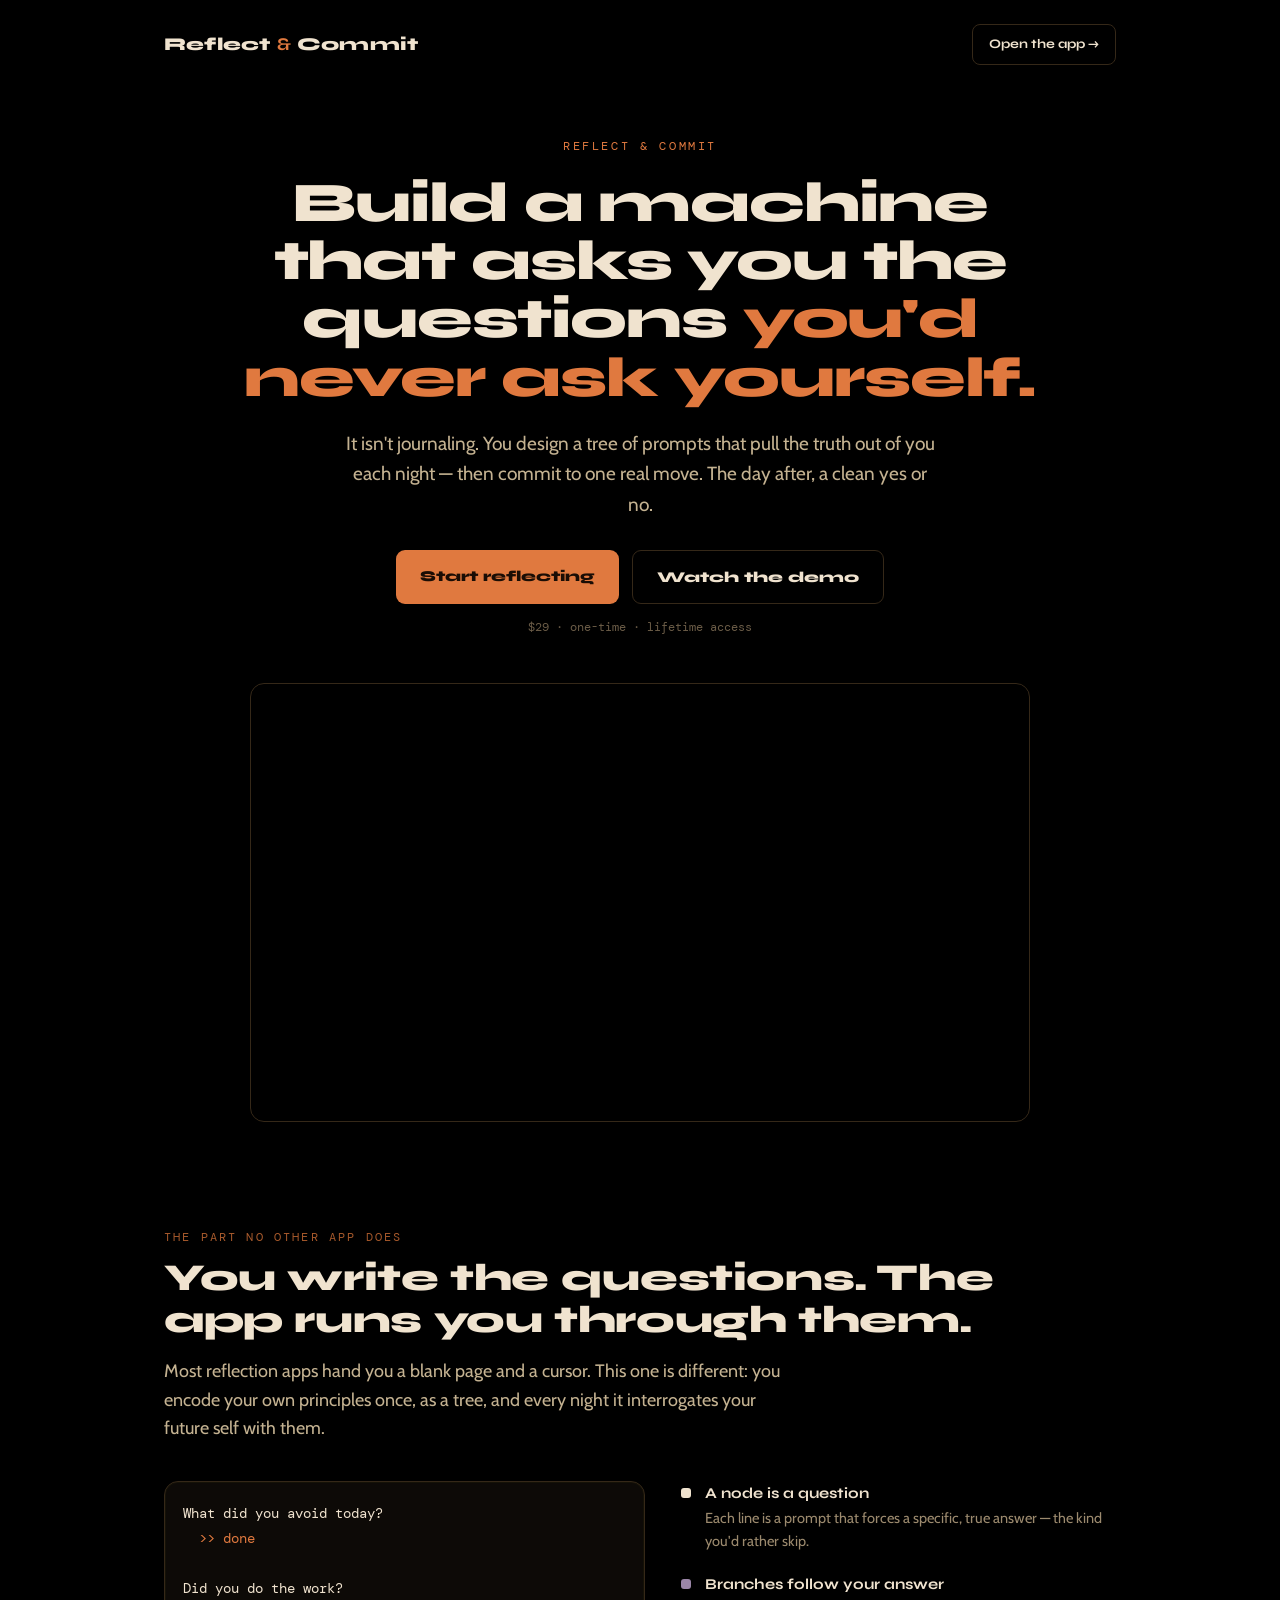
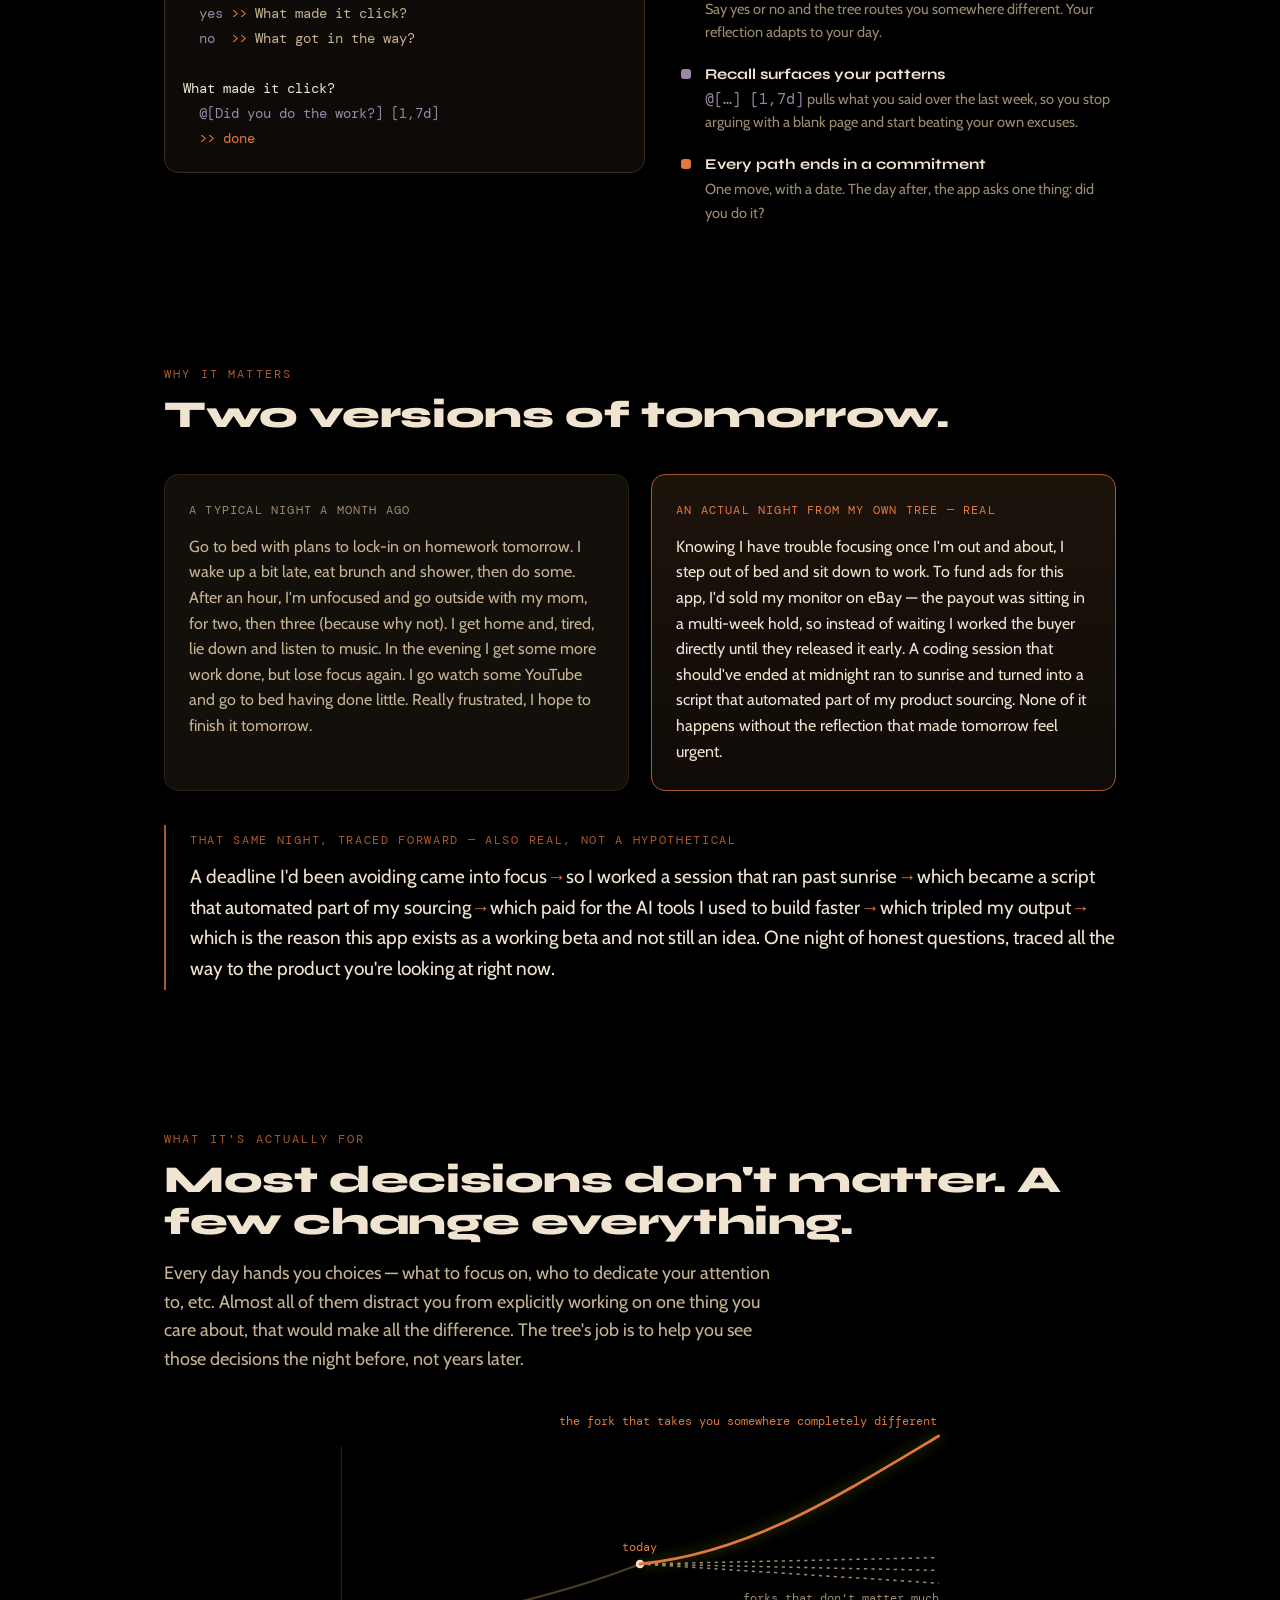
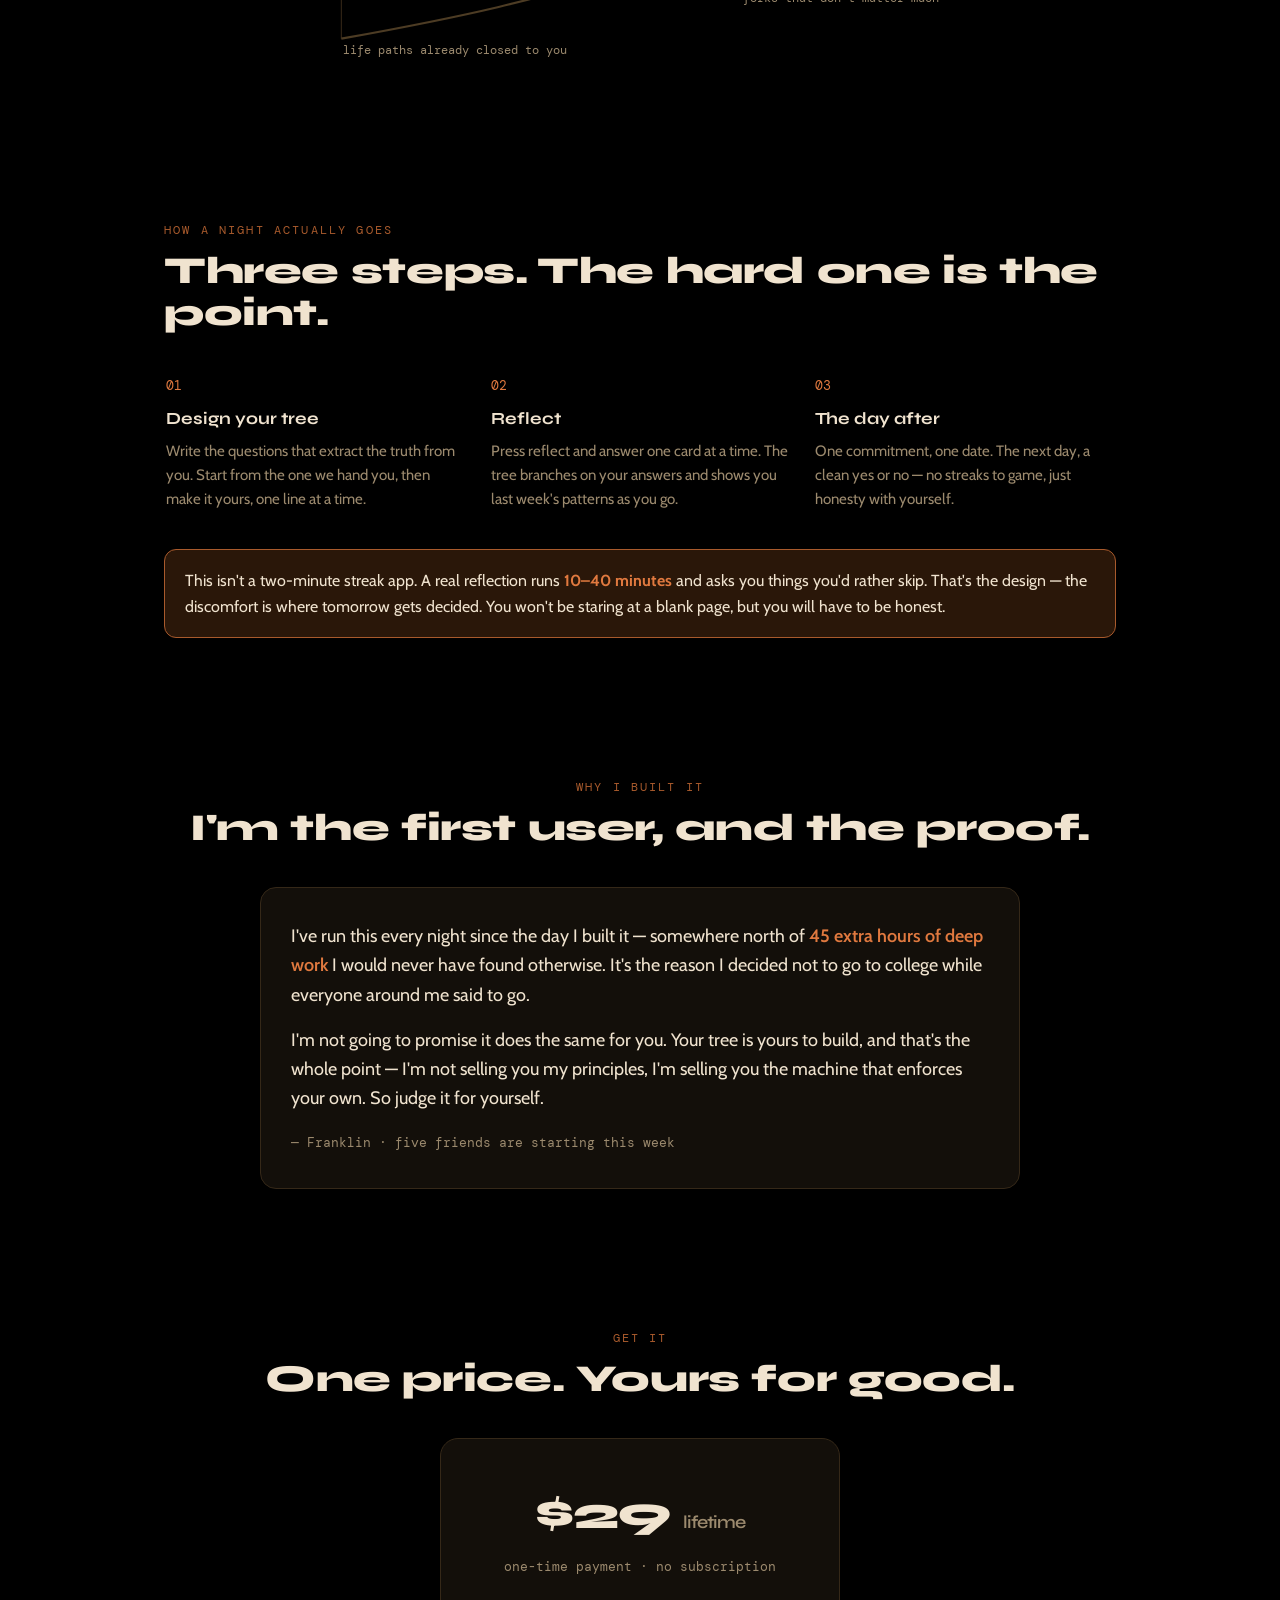
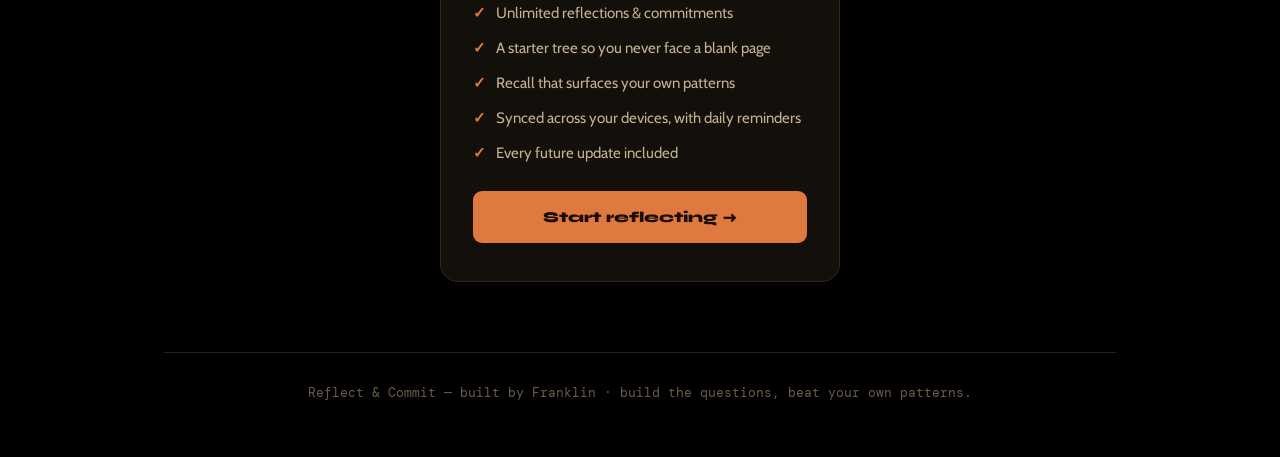
==== index.html @ efacfac0 "vid" ====
<!doctype html>
<html lang="en">
    <head>
        <meta charset="utf-8" />
        <meta name="viewport" content="width=device-width,initial-scale=1" />
        <title>
            Reflect &amp; Commit — build a machine that prompts you with your
            own principles
        </title>
        <meta
            name="description"
            content="Reflect & Commit isn't journaling. You design a tree of prompts that pull the truth out of you each night, then commit to one real move. The day after, a clean yes or no."
        />
        <link rel="preconnect" href="https://fonts.googleapis.com" />
        <link rel="preconnect" href="https://fonts.gstatic.com" crossorigin />
        <link
            href="https://fonts.googleapis.com/css2?family=Syne:wght@600;700;800&family=Cabin:wght@400;500;600&family=DM+Mono:wght@400;500&display=swap"
            rel="stylesheet"
        />
        <style>
            :root {
                --bg: #000000;
                --surf: #130f0a;
                --surf2: #18130c;
                --border: #2a1f12;
                --border2: #352818;
                --text: #f0e3cf;
                --muted: #9c8a6e;
                --muted2: #c4b291;
                --faint: #6b5c47;
                --acc: #e0793f;
                --acc-bg: #2a1709;
                --acc-dim: #a85a2c;
                --ref: #9b86a8;
                --rec: #9b86a8;
                --good: #7fae6f;
                --fh: "Syne", sans-serif;
                --fs: "Cabin", Georgia, serif;
                --fm: "DM Mono", ui-monospace, monospace;
            }
            * {
                box-sizing: border-box;
                margin: 0;
                padding: 0;
            }
            html {
                scroll-behavior: smooth;
            }
            body {
                background: var(--bg);
                color: var(--text);
                font-family: var(--fs);
                line-height: 1.6;
                font-size: 16px;
                -webkit-font-smoothing: antialiased;
            }
            a {
                color: inherit;
                text-decoration: none;
            }
            .wrap {
                max-width: 1000px;
                margin: 0 auto;
                padding: 0 24px;
            }
            .mono {
                font-family: var(--fm);
            }

            /* header */
            header {
                display: flex;
                align-items: center;
                justify-content: space-between;
                padding: 24px 0;
            }
            .brand {
                font-family: var(--fh);
                font-weight: 800;
                font-size: 18px;
                letter-spacing: 0.2px;
            }
            .brand b {
                color: var(--acc);
            }
            .nav-cta {
                border: 1px solid var(--border2);
                padding: 9px 16px;
                border-radius: 8px;
                font-family: var(--fh);
                font-weight: 700;
                font-size: 13px;
                transition: 0.15s;
            }
            .nav-cta:hover {
                border-color: var(--acc-dim);
                color: var(--acc);
            }

            /* hero */
            .hero {
                padding: 60px 0 36px;
                text-align: center;
            }
            .kicker {
                font-family: var(--fm);
                font-size: 12px;
                letter-spacing: 0.22em;
                text-transform: uppercase;
                color: var(--acc);
            }
            .hero h1 {
                font-family: var(--fh);
                font-weight: 800;
                font-size: clamp(32px, 5.4vw, 56px);
                line-height: 1.04;
                letter-spacing: -0.02em;
                margin: 18px auto 0;
                max-width: 880px;
            }
            .hero h1 em {
                font-style: normal;
                color: var(--acc);
            }
            .hero .sub {
                margin: 22px auto 0;
                font-size: 19px;
                color: var(--muted2);
                max-width: 600px;
            }
            .cta-row {
                margin-top: 30px;
                display: flex;
                gap: 13px;
                justify-content: center;
                flex-wrap: wrap;
            }
            .btn {
                display: inline-block;
                padding: 14px 24px;
                border-radius: 9px;
                font-family: var(--fh);
                font-weight: 800;
                font-size: 15px;
                transition: 0.15s;
            }
            .btn-primary {
                background: var(--acc);
                color: #1a0d05;
            }
            .btn-primary:hover {
                filter: brightness(1.07);
            }
            .btn-ghost {
                border: 1px solid var(--border2);
                color: var(--text);
            }
            .btn-ghost:hover {
                border-color: var(--acc-dim);
                color: var(--acc);
            }
            .micro {
                margin-top: 14px;
                font-family: var(--fm);
                font-size: 12px;
                color: var(--faint);
            }

            /* video */
            .video-wrap {
                margin: 46px auto 0;
                max-width: 780px;
            }
            .video-frame {
                position: relative;
                width: 100%;
                aspect-ratio: 16/9;
                background: #000;
                border-radius: 14px;
                overflow: hidden;
                border: 1px solid var(--border2);
                box-shadow: 0 30px 80px -24px rgba(0, 0, 0, 0.7);
            }
            .video-frame video,
            .video-frame iframe {
                width: 100%;
                height: 100%;
                display: block;
                border: 0;
            }
            .video-ph {
                position: absolute;
                inset: 0;
                display: flex;
                align-items: center;
                justify-content: center;
                flex-direction: column;
                gap: 12px;
                color: var(--muted);
                background: radial-gradient(
                    120% 120% at 50% 0,
                    #16180c,
                    #0c0d10
                );
            }
            .play-dot {
                width: 60px;
                height: 60px;
                border-radius: 50%;
                border: 1px solid var(--acc-dim);
                display: flex;
                align-items: center;
                justify-content: center;
            }
            .play-dot:after {
                content: "";
                border-left: 17px solid var(--acc);
                border-top: 10px solid transparent;
                border-bottom: 10px solid transparent;
                margin-left: 4px;
            }
            .video-ph span {
                font-family: var(--fm);
                font-size: 12px;
                letter-spacing: 0.04em;
            }

            /* section scaffolding */
            section {
                padding: 70px 0;
            }
            .sec-tag {
                font-family: var(--fm);
                font-size: 12px;
                letter-spacing: 0.18em;
                text-transform: uppercase;
                color: var(--acc-dim);
            }
            .sec-h {
                font-family: var(--fh);
                font-weight: 800;
                font-size: clamp(26px, 3.6vw, 38px);
                line-height: 1.1;
                letter-spacing: -0.01em;
                margin-top: 10px;
            }
            .sec-lead {
                margin-top: 16px;
                font-size: 18px;
                color: var(--muted2);
                max-width: 620px;
            }

            /* mechanism */
            .mech {
                display: grid;
                grid-template-columns: 1.05fr 0.95fr;
                gap: 36px;
                align-items: start;
                margin-top: 38px;
            }
            .codecard {
                background: #0d0a07;
                border: 1px solid var(--border2);
                border-radius: 14px;
                padding: 20px 18px;
                font-family: var(--fm);
                font-size: 13.5px;
                line-height: 1.85;
                overflow-x: auto;
                box-shadow: inset 0 0 0 1px rgba(235, 255, 0, 0.03);
                white-space: pre;
                display: block;
            }
            .codecard .c-title {
                color: var(--text);
            }
            .codecard .c-arrow {
                color: var(--acc);
            }
            .codecard .c-dest {
                color: var(--muted2);
            }
            .codecard .c-opt {
                color: var(--ref);
            }
            .codecard .c-rec {
                color: var(--rec);
            }
            .codecard .c-cmt {
                color: var(--faint);
            }
            .codecard .c-done {
                color: var(--acc);
            }
            .legend {
                display: flex;
                flex-direction: column;
                gap: 18px;
            }
            .leg {
                display: flex;
                gap: 14px;
                align-items: flex-start;
            }
            .leg .dot {
                flex: none;
                width: 10px;
                height: 10px;
                border-radius: 3px;
                margin-top: 7px;
            }
            .leg h4 {
                font-family: var(--fh);
                font-weight: 700;
                font-size: 15px;
            }
            .leg p {
                color: var(--muted);
                font-size: 14.5px;
                margin-top: 2px;
            }

            /* contrast */
            .twocol {
                display: grid;
                grid-template-columns: 1fr 1fr;
                gap: 22px;
                margin-top: 38px;
            }
            .col {
                border: 1px solid var(--border);
                border-radius: 14px;
                padding: 26px 24px;
            }
            .col.without {
                background: var(--surf);
            }
            .col.with {
                background: linear-gradient(180deg, #1c130b, #100b07);
                border-color: var(--acc-dim);
            }
            .col .col-tag {
                font-family: var(--fm);
                font-size: 12px;
                letter-spacing: 0.1em;
                text-transform: uppercase;
            }
            .without .col-tag {
                color: var(--muted);
            }
            .with .col-tag {
                color: var(--acc);
            }
            .col p {
                margin-top: 14px;
                font-size: 16px;
                color: var(--muted2);
            }
            .with p {
                color: var(--text);
            }

            /* cascade */
            .cascade {
                margin-top: 34px;
                border-left: 2px solid var(--acc-dim);
                padding: 6px 0 6px 24px;
            }
            .cascade .lead-in {
                font-family: var(--fm);
                font-size: 12px;
                letter-spacing: 0.14em;
                text-transform: uppercase;
                color: var(--acc-dim);
            }
            .cascade p {
                margin-top: 12px;
                font-size: 19px;
                line-height: 1.6;
            }
            .cascade .arw {
                color: var(--acc);
                font-family: var(--fm);
            }

            /* forks */
            .forkwrap {
                margin-top: 30px;
            }
            .forksvg {
                width: 100%;
                max-width: 640px;
                height: auto;
                display: block;
                margin: 0 auto;
            }
            .fk-axis {
                stroke: var(--border2);
                stroke-width: 1;
            }
            .fk-past {
                stroke: #4d3c24;
                stroke-width: 2;
                fill: none;
            }
            .fk-minor {
                stroke: var(--muted);
                stroke-width: 1.4;
                stroke-dasharray: 3 4;
                fill: none;
            }
            .fk-major {
                stroke: var(--acc);
                stroke-width: 2.6;
                fill: none;
                stroke-linecap: round;
                filter: drop-shadow(0 0 6px rgba(235, 255, 0, 0.4));
            }
            .fk-today {
                fill: var(--text);
            }
            .fk-lbl {
                font-family: var(--fm);
                font-size: 11px;
                fill: var(--muted);
            }
            .fk-acc {
                fill: var(--acc);
            }

            /* steps */
            .steps {
                display: grid;
                grid-template-columns: repeat(3, 1fr);
                gap: 22px;
                margin-top: 38px;
            }
            .step {
                padding: 4px 2px;
            }
            .step .n {
                font-family: var(--fm);
                font-size: 13px;
                color: var(--acc);
            }
            .step h4 {
                font-family: var(--fh);
                font-weight: 700;
                font-size: 17px;
                margin-top: 8px;
            }
            .step p {
                color: var(--muted);
                font-size: 15px;
                margin-top: 7px;
            }
            .effort {
                margin-top: 34px;
                background: var(--acc-bg);
                border: 1px solid var(--acc-dim);
                border-radius: 12px;
                padding: 18px 20px;
                font-size: 16px;
                color: var(--text);
            }
            .effort b {
                color: var(--acc);
            }

            /* proof */
            .proof {
                border: 1px solid var(--border2);
                border-radius: 16px;
                padding: 34px 30px;
                background: var(--surf);
                max-width: 760px;
                margin: 38px auto 0;
            }
            .proof p {
                font-size: 18px;
                line-height: 1.62;
                color: var(--text);
            }
            .proof p + p {
                margin-top: 16px;
            }
            .proof .who {
                margin-top: 20px;
                font-family: var(--fm);
                font-size: 13px;
                color: var(--muted);
            }
            .proof b {
                color: var(--acc);
                font-weight: 600;
            }

            /* pricing */
            .pricing {
                text-align: center;
            }
            .price-card {
                max-width: 400px;
                margin: 38px auto 0;
                background: var(--surf);
                border: 1px solid var(--border2);
                border-radius: 18px;
                padding: 38px 32px;
                text-align: center;
            }
            .price-amt {
                font-family: var(--fh);
                font-weight: 800;
                font-size: 46px;
                letter-spacing: -0.02em;
            }
            .price-amt small {
                font-size: 18px;
                color: var(--muted);
                font-weight: 600;
            }
            .price-note {
                color: var(--muted);
                font-family: var(--fm);
                font-size: 13px;
                margin-top: 6px;
            }
            .price-list {
                margin-top: 24px;
                text-align: left;
                display: flex;
                flex-direction: column;
                gap: 11px;
                color: var(--muted2);
                font-size: 15px;
            }
            .price-list span:before {
                content: "✓";
                color: var(--acc);
                margin-right: 10px;
                font-weight: 700;
            }
            .price-card .btn {
                width: 100%;
                margin-top: 26px;
            }

            footer {
                border-top: 1px solid var(--border);
                padding: 30px 0 54px;
                text-align: center;
                color: var(--faint);
                font-family: var(--fm);
                font-size: 12.5px;
            }

            @media (max-width: 720px) {
                .mech {
                    grid-template-columns: 1fr;
                    gap: 26px;
                }
                .twocol {
                    grid-template-columns: 1fr;
                }
                .steps {
                    grid-template-columns: 1fr;
                    gap: 18px;
                }
                .hero .sub {
                    font-size: 17px;
                }
            }
        </style>
    </head>
    <body>
        <div class="wrap">
            <header>
                <div class="brand">Reflect <b>&amp;</b> Commit</div>
                <a class="nav-cta" href="/app/">Open the app →</a>
            </header>

            <!-- HERO -->
            <section class="hero" style="padding-top: 48px">
                <div class="kicker">Reflect &amp; Commit</div>
                <h1>
                    Build a machine that asks you the questions
                    <em>you'd never ask yourself.</em>
                </h1>
                <p class="sub">
                    It isn't journaling. You design a tree of prompts that pull
                    the truth out of you each night — then commit to one real
                    move. The day after, a clean yes or no.
                </p>
                <div class="cta-row">
                    <a class="btn btn-primary" href="/app/">Start reflecting</a>
                    <a class="btn btn-ghost" href="#demo">Watch the demo</a>
                </div>
                <div class="micro">$29 · one-time · lifetime access</div>

                <div class="video-wrap" id="demo">
                    <script src="https://player.vimeo.com/api/player.js"></script>

                    <div class="video-frame">
                        <iframe
                            id="pitch-video"
                            src="https://player.vimeo.com/video/1204235305?title=0&byline=0&portrait=0&color=e0793f"
                            allow="autoplay; fullscreen; picture-in-picture"
                            allowfullscreen
                        ></iframe>
                    </div>
                </div>
                <script src="https://player.vimeo.com/api/player.js"></script>
                <script>
                    (function () {
                        var iframe = document.getElementById("pitch-video");
                        if (!iframe || !window.Vimeo) return;
                        var v = new Vimeo.Player(iframe);
                        var SPEED = 1.2;
                        v.setPlaybackRate(SPEED).catch(function () {});
                        v.on("play", function () {
                            v.setPlaybackRate(SPEED).catch(function () {});
                        });
                    })();
                </script>
            </section>

            <!-- MECHANISM -->
            <section id="how">
                <div class="sec-tag">The part no other app does</div>
                <h2 class="sec-h">
                    You write the questions. The app runs you through them.
                </h2>
                <p class="sec-lead">
                    Most reflection apps hand you a blank page and a cursor.
                    This one is different: you encode your own principles once,
                    as a tree, and every night it interrogates your future self
                    with them.
                </p>

                <div class="mech">
                    <pre
                        class="codecard"
                    ><span class="c-title">What did you avoid today?</span>
  <span class="c-arrow">&gt;&gt;</span> <span class="c-done">done</span>

<span class="c-title">Did you do the work?</span>
  <span class="c-opt">yes</span> <span class="c-arrow">&gt;&gt;</span> <span class="c-dest">What made it click?</span>
  <span class="c-opt">no</span>&nbsp; <span class="c-arrow">&gt;&gt;</span> <span class="c-dest">What got in the way?</span>

<span class="c-title">What made it click?</span>
  <span class="c-rec">@[Did you do the work?] [1,7d]</span>
  <span class="c-arrow">&gt;&gt;</span> <span class="c-done">done</span>
</pre>
                    <div class="legend">
                        <div class="leg">
                            <span
                                class="dot"
                                style="background: var(--text)"
                            ></span>
                            <div>
                                <h4>A node is a question</h4>
                                <p>
                                    Each line is a prompt that forces a
                                    specific, true answer — the kind you'd
                                    rather skip.
                                </p>
                            </div>
                        </div>
                        <div class="leg">
                            <span
                                class="dot"
                                style="background: var(--ref)"
                            ></span>
                            <div>
                                <h4>Branches follow your answer</h4>
                                <p>
                                    Say yes or no and the tree routes you
                                    somewhere different. Your reflection adapts
                                    to your day.
                                </p>
                            </div>
                        </div>
                        <div class="leg">
                            <span
                                class="dot"
                                style="background: var(--rec)"
                            ></span>
                            <div>
                                <h4>Recall surfaces your patterns</h4>
                                <p>
                                    <span class="mono" style="color: var(--rec)"
                                        >@[…] [1,7d]</span
                                    >
                                    pulls what you said over the last week, so
                                    you stop arguing with a blank page and start
                                    beating your own excuses.
                                </p>
                            </div>
                        </div>
                        <div class="leg">
                            <span
                                class="dot"
                                style="background: var(--acc)"
                            ></span>
                            <div>
                                <h4>Every path ends in a commitment</h4>
                                <p>
                                    One move, with a date. The day after, the
                                    app asks one thing: did you do it?
                                </p>
                            </div>
                        </div>
                    </div>
                </div>
            </section>

            <!-- CONTRAST -->
            <section>
                <div class="sec-tag">Why it matters</div>
                <h2 class="sec-h">Two versions of tomorrow.</h2>
                <div class="twocol">
                    <div class="col without">
                        <div class="col-tag">A typical night a month ago</div>
                        <p>
                            Go to bed with plans to lock-in on homework
                            tomorrow. I wake up a bit late, eat brunch and
                            shower, then do some. After an hour, I'm unfocused
                            and go outside with my mom, for two, then three
                            (because why not). I get home and, tired, lie down
                            and listen to music. In the evening I get some more
                            work done, but lose focus again. I go watch some
                            YouTube and go to bed having done little. Really
                            frustrated, I hope to finish it tomorrow.
                        </p>
                    </div>
                    <div class="col with">
                        <div class="col-tag">
                            An actual night from my own tree — real
                        </div>
                        <p>
                            Knowing I have trouble focusing once I'm out and
                            about, I step out of bed and sit down to work. To
                            fund ads for this app, I'd sold my monitor on eBay —
                            the payout was sitting in a multi-week hold, so
                            instead of waiting I worked the buyer directly until
                            they released it early. A coding session that
                            should've ended at midnight ran to sunrise and
                            turned into a script that automated part of my
                            product sourcing. None of it happens without the
                            reflection that made tomorrow feel urgent.
                        </p>
                    </div>
                </div>

                <div class="cascade">
                    <div class="lead-in">
                        That same night, traced forward — also real, not a
                        hypothetical
                    </div>
                    <p>
                        A deadline I'd been avoiding came into focus
                        <span class="arw">→</span> so I worked a session that
                        ran past sunrise <span class="arw">→</span> which became
                        a script that automated part of my sourcing
                        <span class="arw">→</span> which paid for the AI tools I
                        used to build faster <span class="arw">→</span> which
                        tripled my output <span class="arw">→</span> which is
                        the reason this app exists as a working beta and not
                        still an idea. One night of honest questions, traced all
                        the way to the product you're looking at right now.
                    </p>
                </div>
            </section>

            <!-- FORKS -->
            <section>
                <div class="sec-tag">What it's actually for</div>
                <h2 class="sec-h">
                    Most decisions don't matter. A few change everything.
                </h2>
                <p class="sec-lead">
                    Every day hands you choices — what to focus on, who to
                    dedicate your attention to, etc. Almost all of them distract
                    you from explicitly working on one thing you care about,
                    that would make all the difference. The tree's job is to
                    help you see those decisions the night before, not years
                    later.
                </p>
                <div class="forkwrap">
                    <svg
                        class="forksvg"
                        viewBox="0 0 600 260"
                        aria-hidden="true"
                    >
                        <line
                            x1="20"
                            y1="40"
                            x2="20"
                            y2="220"
                            class="fk-axis"
                        />
                        <path
                            d="M20,220 C120,202 220,182 300,150"
                            class="fk-past"
                        />
                        <text x="22" y="234" class="fk-lbl">
                            life paths already closed to you
                        </text>
                        <circle cx="300" cy="150" r="4" class="fk-today" />
                        <text
                            x="300"
                            y="138"
                            text-anchor="middle"
                            class="fk-lbl fk-acc"
                        >
                            today
                        </text>
                        <path d="M300,150 L580,168" class="fk-minor" />
                        <path d="M300,150 L580,156" class="fk-minor" />
                        <path d="M300,150 L580,144" class="fk-minor" />
                        <text x="580" y="186" text-anchor="end" class="fk-lbl">
                            forks that don't matter much
                        </text>
                        <path
                            d="M300,150 C400,140 480,90 580,30"
                            class="fk-major"
                        />
                        <text
                            x="578"
                            y="20"
                            text-anchor="end"
                            class="fk-lbl fk-acc"
                        >
                            the fork that takes you somewhere completely
                            different
                        </text>
                    </svg>
                </div>
            </section>

            <!-- STEPS -->
            <section>
                <div class="sec-tag">How a night actually goes</div>
                <h2 class="sec-h">Three steps. The hard one is the point.</h2>
                <div class="steps">
                    <div class="step">
                        <div class="n">01</div>
                        <h4>Design your tree</h4>
                        <p>
                            Write the questions that extract the truth from you.
                            Start from the one we hand you, then make it yours,
                            one line at a time.
                        </p>
                    </div>
                    <div class="step">
                        <div class="n">02</div>
                        <h4>Reflect</h4>
                        <p>
                            Press reflect and answer one card at a time. The
                            tree branches on your answers and shows you last
                            week's patterns as you go.
                        </p>
                    </div>
                    <div class="step">
                        <div class="n">03</div>
                        <h4>The day after</h4>
                        <p>
                            One commitment, one date. The next day, a clean yes
                            or no — no streaks to game, just honesty with
                            yourself.
                        </p>
                    </div>
                </div>
                <div class="effort">
                    This isn't a two-minute streak app. A real reflection runs
                    <b>10–40 minutes</b> and asks you things you'd rather skip.
                    That's the design — the discomfort is where tomorrow gets
                    decided. You won't be staring at a blank page, but you will
                    have to be honest.
                </div>
            </section>

            <!-- PROOF -->
            <section>
                <div class="sec-tag" style="text-align: center">
                    Why I built it
                </div>
                <h2 class="sec-h" style="text-align: center">
                    I'm the first user, and the proof.
                </h2>
                <div class="proof">
                    <p>
                        I've run this every night since the day I built it —
                        somewhere north of <b>45 extra hours of deep work</b> I
                        would never have found otherwise. It's the reason I
                        decided not to go to college while everyone around me
                        said to go.
                    </p>
                    <p>
                        I'm not going to promise it does the same for you. Your
                        tree is yours to build, and that's the whole point — I'm
                        not selling you my principles, I'm selling you the
                        machine that enforces your own. So judge it for
                        yourself.
                    </p>
                    <div class="who">
                        — Franklin · five friends are starting this week
                    </div>
                </div>
            </section>

            <!-- PRICING -->
            <section class="pricing">
                <div class="sec-tag">Get it</div>
                <h2 class="sec-h">One price. Yours for good.</h2>
                <div class="price-card">
                    <div class="price-amt">$29 <small>lifetime</small></div>
                    <div class="price-note">
                        one-time payment · no subscription
                    </div>
                    <div class="price-list">
                        <span>Unlimited reflections &amp; commitments</span>
                        <span
                            >A starter tree so you never face a blank page</span
                        >
                        <span>Recall that surfaces your own patterns</span>
                        <span
                            >Synced across your devices, with daily
                            reminders</span
                        >
                        <span>Every future update included</span>
                    </div>
                    <a class="btn btn-primary" href="/app/"
                        >Start reflecting →</a
                    >
                </div>
            </section>

            <footer>
                Reflect &amp; Commit — built by Franklin · build the questions,
                beat your own patterns.
            </footer>
        </div>
    </body>
</html>
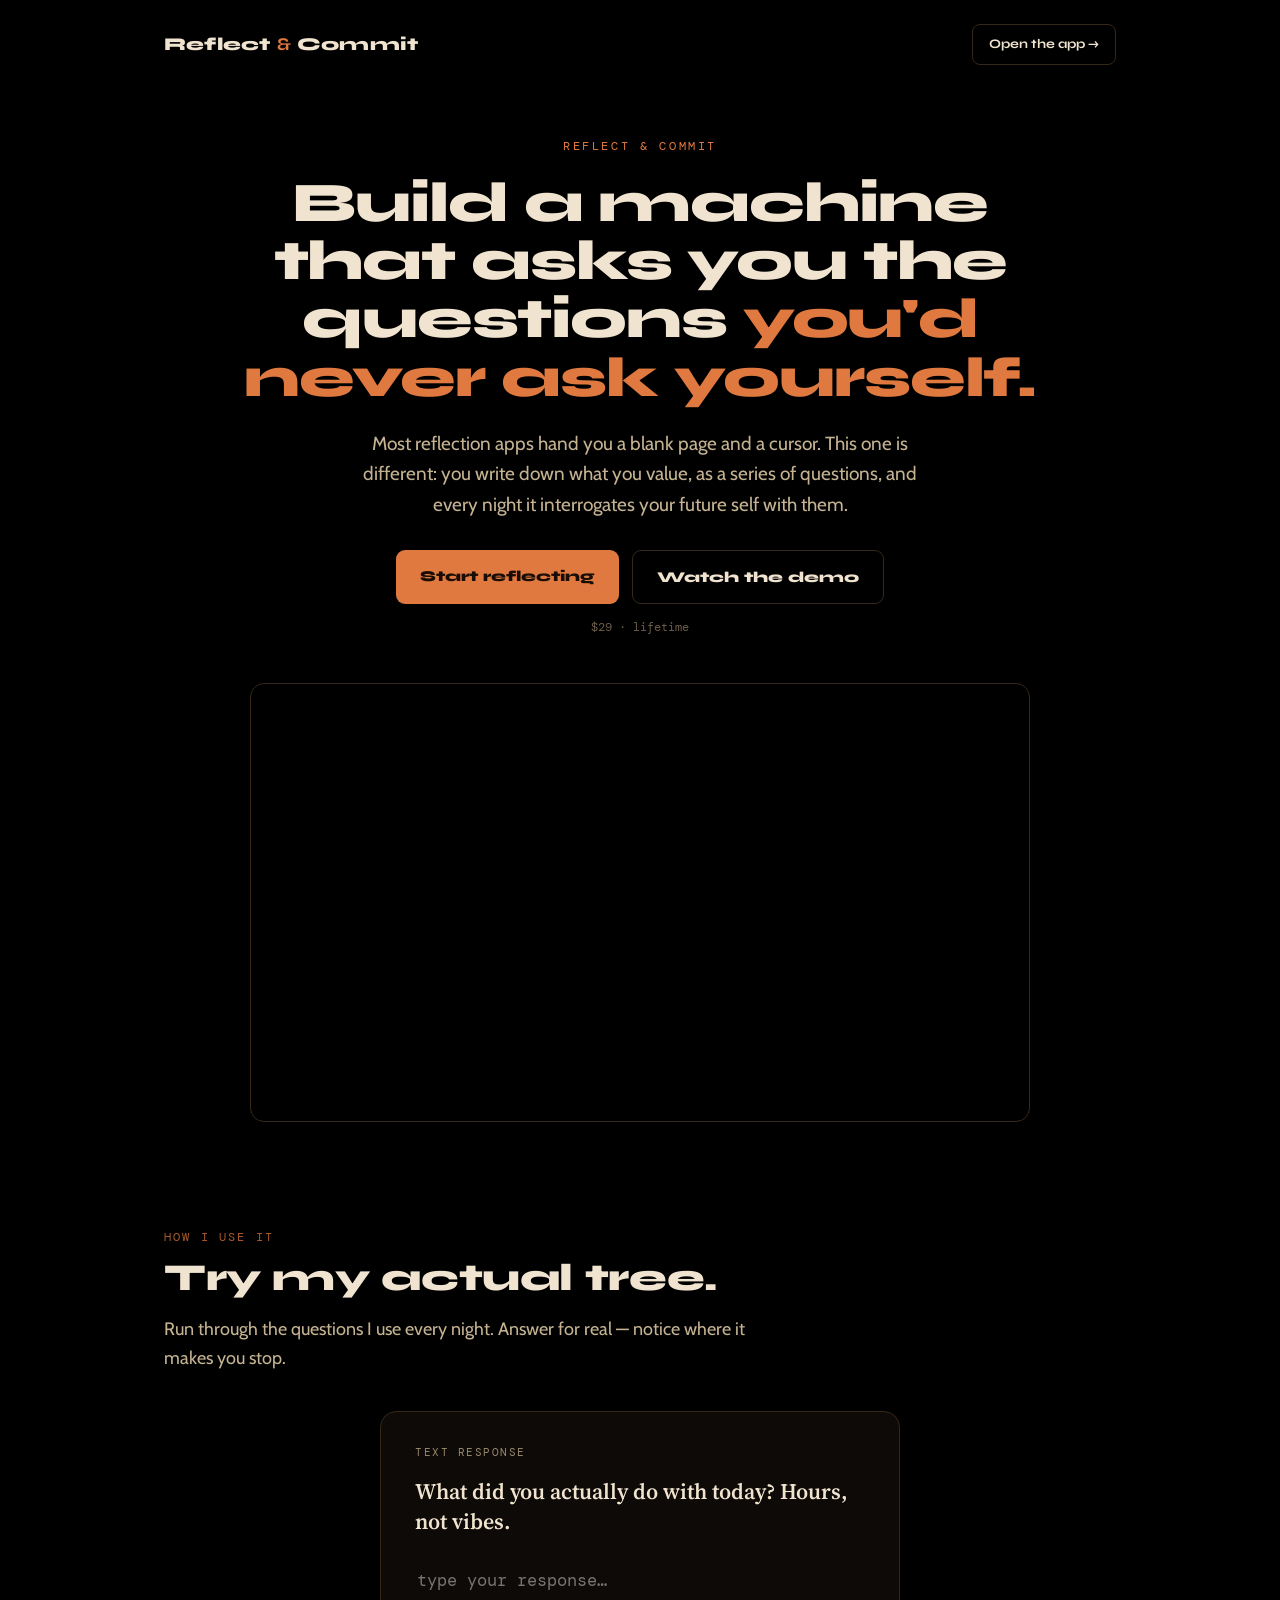
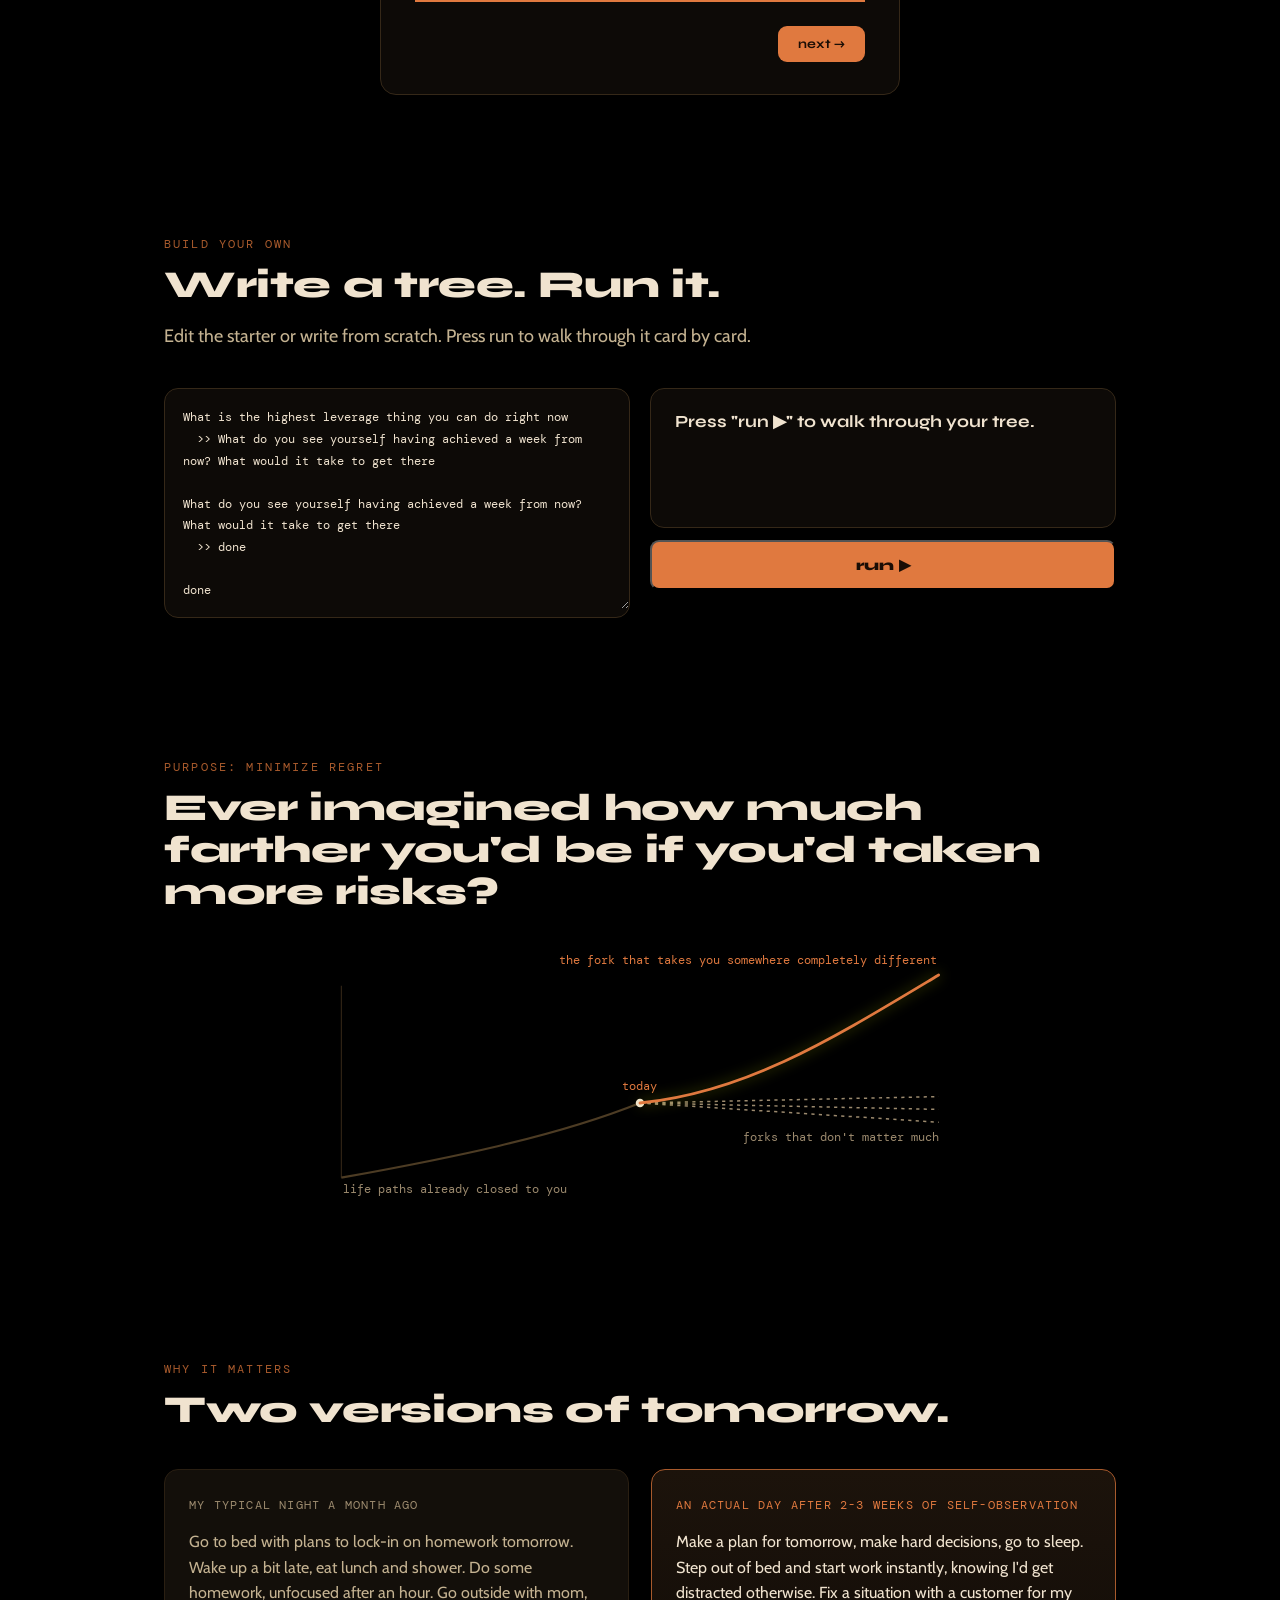
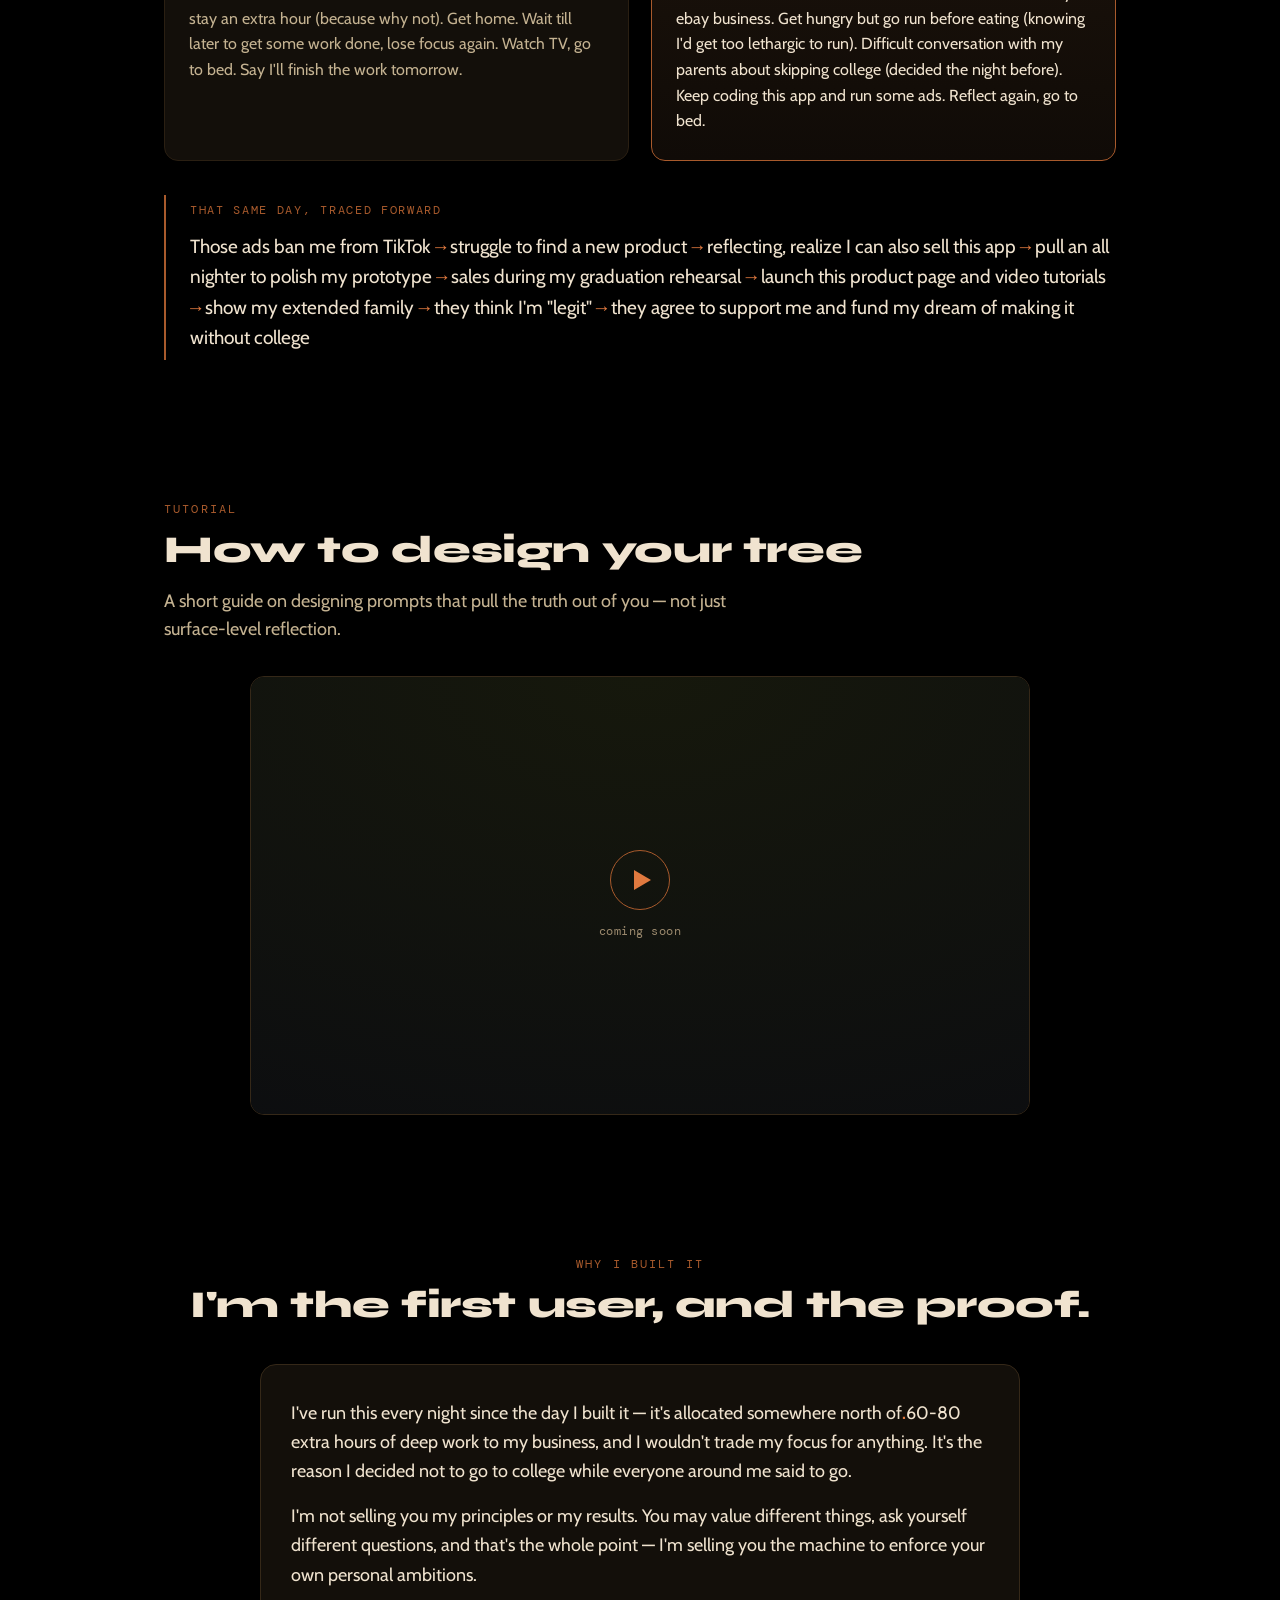
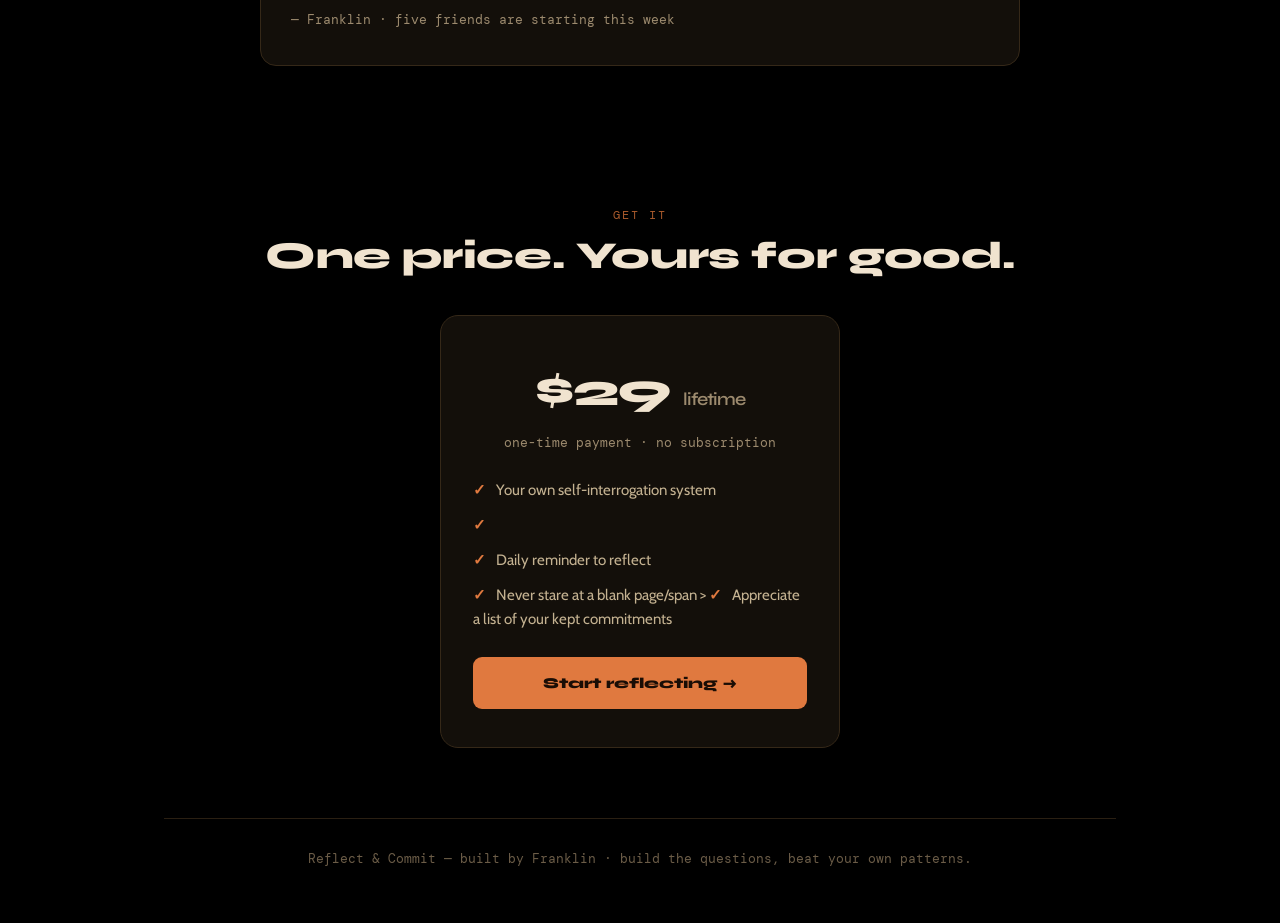
==== commit 4408adbc: "fix data loss, add version history, done→commit rename, landing page commit screen + font fix" ====
--- a/index.html
+++ b/index.html
@@ -14,7 +14,7 @@
         <link rel="preconnect" href="https://fonts.googleapis.com" />
         <link rel="preconnect" href="https://fonts.gstatic.com" crossorigin />
         <link
-            href="https://fonts.googleapis.com/css2?family=Syne:wght@600;700;800&family=Cabin:wght@400;500;600&family=DM+Mono:wght@400;500&display=swap"
+            href="https://fonts.googleapis.com/css2?family=Syne:wght@600;700;800&family=Cabin:wght@400;500;600&family=DM+Mono:wght@400;500&family=Source+Serif+4:ital,wght@0,400;0,600;1,400&display=swap"
             rel="stylesheet"
         />
         <style>
@@ -37,6 +37,7 @@
                 --fh: "Syne", sans-serif;
                 --fs: "Cabin", Georgia, serif;
                 --fm: "DM Mono", ui-monospace, monospace;
+                --fprompt: "Source Serif 4", Georgia, serif;
             }
             * {
                 box-sizing: border-box;
@@ -494,6 +495,175 @@
             .proof b {
                 color: var(--acc);
                 font-weight: 600;
+            }
+
+            /* demo runner */
+            .demo-runner {
+                max-width: 520px;
+                margin: 38px auto 0;
+            }
+            .dr-card,
+            .dr-end {
+                background: #0d0a07;
+                border: 1px solid var(--border2);
+                border-radius: 16px;
+                padding: 32px 34px;
+            }
+            .dr-meta {
+                font-family: var(--fm);
+                font-size: 11px;
+                letter-spacing: 0.14em;
+                color: var(--muted);
+                margin-bottom: 16px;
+            }
+            .dr-prompt {
+                font-family: var(--fprompt);
+                font-weight: 600;
+                font-size: 22px;
+                line-height: 1.35;
+                color: var(--text);
+                margin-bottom: 22px;
+            }
+            .dr-input-wrap {
+                position: relative;
+                margin-bottom: 6px;
+            }
+            .dr-input {
+                width: 100%;
+                background: transparent;
+                border: none;
+                border-bottom: 1px solid var(--border2);
+                color: var(--text);
+                font-family: var(--fm);
+                font-size: 17px;
+                padding: 10px 2px;
+                outline: none;
+            }
+            .dr-input:focus + .dr-input-line {
+                transform: scaleX(1);
+            }
+            .dr-input-line {
+                position: absolute;
+                left: 0;
+                bottom: 0;
+                height: 2px;
+                width: 100%;
+                background: var(--acc);
+                transform: scaleX(0);
+                transform-origin: left;
+                transition: transform 0.25s ease;
+                pointer-events: none;
+            }
+            .dr-choices {
+                display: flex;
+                flex-direction: column;
+                gap: 10px;
+            }
+            .dr-choice {
+                text-align: left;
+                background: rgba(255, 255, 255, 0.04);
+                border: 1px solid var(--border2);
+                color: var(--text);
+                font-family: var(--fs);
+                font-size: 16px;
+                padding: 12px 16px;
+                border-radius: 9px;
+                cursor: pointer;
+                transition: all 0.12s;
+                width: 100%;
+            }
+            .dr-choice:hover {
+                border-color: var(--acc-dim);
+                color: var(--acc);
+            }
+            .dr-nav {
+                display: flex;
+                align-items: center;
+                justify-content: flex-end;
+                margin-top: 18px;
+            }
+            .dr-next {
+                font-family: var(--fh);
+                font-weight: 700;
+                font-size: 13px;
+                background: var(--acc);
+                color: #1a0d05;
+                border: none;
+                border-radius: 9px;
+                padding: 10px 20px;
+                cursor: pointer;
+                transition: 0.15s;
+            }
+            .dr-next:hover {
+                filter: brightness(1.07);
+            }
+            .dr-end-h {
+                font-family: var(--fh);
+                font-weight: 800;
+                font-size: 22px;
+                color: var(--text);
+                margin-bottom: 8px;
+            }
+            .dr-end-sub {
+                font-size: 14px;
+                color: var(--muted2);
+                margin-bottom: 20px;
+            }
+            /* editor demo */
+            .editor-demo {
+                display: grid;
+                grid-template-columns: 1fr 1fr;
+                gap: 20px;
+                margin-top: 38px;
+                align-items: start;
+            }
+            .editor-demo-pane {
+                background: #0d0a07;
+                border: 1px solid var(--border2);
+                border-radius: 14px;
+                overflow: hidden;
+            }
+            .editor-demo-ta {
+                width: 100%;
+                min-height: 220px;
+                background: transparent;
+                border: none;
+                color: var(--text);
+                font-family: var(--fm);
+                font-size: 12px;
+                line-height: 1.8;
+                padding: 18px;
+                outline: none;
+                resize: vertical;
+            }
+            .editor-demo-run {
+                display: flex;
+                flex-direction: column;
+            }
+            .edr-card {
+                background: #0d0a07;
+                border: 1px solid var(--border2);
+                border-radius: 14px;
+                padding: 22px 24px;
+                min-height: 140px;
+            }
+            .edr-prompt {
+                font-family: var(--fh);
+                font-weight: 700;
+                font-size: 17px;
+                line-height: 1.35;
+                color: var(--text);
+                margin-bottom: 16px;
+            }
+            .edr-choices {
+                display: flex;
+                flex-direction: column;
+                gap: 8px;
+            }
+            @media (max-width: 720px) {
+                .editor-demo {
+                    grid-template-columns: 1fr;
+                }
             }
 
             /* pricing */
@@ -588,15 +758,19 @@
                     <em>you'd never ask yourself.</em>
                 </h1>
                 <p class="sub">
-                    It isn't journaling. You design a tree of prompts that pull
-                    the truth out of you each night — then commit to one real
-                    move. The day after, a clean yes or no.
+                    Most reflection apps hand you a blank page and a cursor. This one is different: you write down what you value, as a series of questions, and every night it interrogates your future self with them.
+
+
                 </p>
                 <div class="cta-row">
-                    <a class="btn btn-primary" href="/app/">Start reflecting</a>
+                    <a
+                        class="btn btn-primary"
+                        href="https://buy.stripe.com/28E14g3ntcCt15dcRt1RC01"
+                        >Start reflecting</a
+                    >
                     <a class="btn btn-ghost" href="#demo">Watch the demo</a>
                 </div>
-                <div class="micro">$29 · one-time · lifetime access</div>
+                <div class="micro">$29 · lifetime</div>
 
                 <div class="video-wrap" id="demo">
                     <script src="https://player.vimeo.com/api/player.js"></script>
@@ -625,168 +799,180 @@
                 </script>
             </section>
 
-            <!-- MECHANISM -->
-            <section id="how">
-                <div class="sec-tag">The part no other app does</div>
-                <h2 class="sec-h">
-                    You write the questions. The app runs you through them.
-                </h2>
+
+            <!-- TRY MY TREE -->
+            <section id="try-tree">
+                <div class="sec-tag">How I use it</div>
+                <h2 class="sec-h">Try my actual tree.</h2>
                 <p class="sec-lead">
-                    Most reflection apps hand you a blank page and a cursor.
-                    This one is different: you encode your own principles once,
-                    as a tree, and every night it interrogates your future self
-                    with them.
+                    Run through the questions I use every night. Answer for real
+                    — notice where it makes you stop.
                 </p>
-
-                <div class="mech">
-                    <pre
-                        class="codecard"
-                    ><span class="c-title">What did you avoid today?</span>
-  <span class="c-arrow">&gt;&gt;</span> <span class="c-done">done</span>
-
-<span class="c-title">Did you do the work?</span>
-  <span class="c-opt">yes</span> <span class="c-arrow">&gt;&gt;</span> <span class="c-dest">What made it click?</span>
-  <span class="c-opt">no</span>&nbsp; <span class="c-arrow">&gt;&gt;</span> <span class="c-dest">What got in the way?</span>
-
-<span class="c-title">What made it click?</span>
-  <span class="c-rec">@[Did you do the work?] [1,7d]</span>
-  <span class="c-arrow">&gt;&gt;</span> <span class="c-done">done</span>
-</pre>
-                    <div class="legend">
-                        <div class="leg">
-                            <span
-                                class="dot"
-                                style="background: var(--text)"
-                            ></span>
-                            <div>
-                                <h4>A node is a question</h4>
-                                <p>
-                                    Each line is a prompt that forces a
-                                    specific, true answer — the kind you'd
-                                    rather skip.
-                                </p>
+                <div class="demo-runner">
+                    <div class="dr-card" id="drCard">
+                        <div class="dr-meta" id="drMeta">TEXT RESPONSE</div>
+                        <div class="dr-prompt" id="drPrompt"></div>
+                        <div class="dr-input-wrap" id="drInputWrap">
+                            <input
+                                class="dr-input"
+                                id="drInput"
+                                type="text"
+                                placeholder="type your response…"
+                                autocomplete="off"
+                            />
+                            <div class="dr-input-line"></div>
+                        </div>
+                        <div class="dr-choices" id="drChoices"></div>
+                        <div class="dr-nav">
+                            <button
+                                class="dr-next"
+                                id="drNext"
+                                onclick="demoNext()"
+                            >
+                                next →
+                            </button>
+                        </div>
+                    </div>
+                    <div class="dr-end" id="drEnd" style="display: none">
+                        <!-- step 1: write the commitment -->
+                        <div id="drEndInput">
+                            <div class="dr-meta">COMMITMENT</div>
+                            <div class="dr-end-h">commit to one move</div>
+                            <div class="dr-end-sub">
+                                One thing you'll make real. The day after, a clean yes or no.
+                            </div>
+                            <div class="dr-input-wrap">
+                                <input
+                                    class="dr-input"
+                                    id="drCommit"
+                                    type="text"
+                                    placeholder="I will…"
+                                    autocomplete="off"
+                                    oninput="drCommitInput()"
+                                    onkeydown="if(event.key==='Enter')demoCommit()"
+                                />
+                                <div class="dr-input-line"></div>
+                            </div>
+                            <div style="margin-top: 20px">
+                                <button
+                                    class="btn btn-primary"
+                                    id="drCommitBtn"
+                                    onclick="demoCommit()"
+                                    disabled
+                                    style="opacity:0.45;cursor:not-allowed;width:100%"
+                                >commit →</button>
                             </div>
                         </div>
-                        <div class="leg">
-                            <span
-                                class="dot"
-                                style="background: var(--ref)"
-                            ></span>
-                            <div>
-                                <h4>Branches follow your answer</h4>
-                                <p>
-                                    Say yes or no and the tree routes you
-                                    somewhere different. Your reflection adapts
-                                    to your day.
-                                </p>
+                        <!-- step 2: committed — now get the real thing -->
+                        <div id="drEndConfirm" style="display:none">
+                            <div class="dr-meta" style="color:#7fae6f">COMMITTED ✓</div>
+                            <div class="dr-end-h" id="drCommittedText" style="color:var(--text)"></div>
+                            <div class="dr-end-sub" style="margin-top:10px">
+                                Now track it for real — the app checks in with you the day after.
                             </div>
-                        </div>
-                        <div class="leg">
-                            <span
-                                class="dot"
-                                style="background: var(--rec)"
-                            ></span>
-                            <div>
-                                <h4>Recall surfaces your patterns</h4>
-                                <p>
-                                    <span class="mono" style="color: var(--rec)"
-                                        >@[…] [1,7d]</span
-                                    >
-                                    pulls what you said over the last week, so
-                                    you stop arguing with a blank page and start
-                                    beating your own excuses.
-                                </p>
-                            </div>
-                        </div>
-                        <div class="leg">
-                            <span
-                                class="dot"
-                                style="background: var(--acc)"
-                            ></span>
-                            <div>
-                                <h4>Every path ends in a commitment</h4>
-                                <p>
-                                    One move, with a date. The day after, the
-                                    app asks one thing: did you do it?
-                                </p>
+                            <div style="margin-top: 24px">
+                                <a
+                                    class="btn btn-primary"
+                                    href="https://buy.stripe.com/28E14g3ntcCt15dcRt1RC01"
+                                    style="width:100%;display:block;text-align:center"
+                                    >get the full app →</a
+                                >
                             </div>
                         </div>
                     </div>
                 </div>
             </section>
 
-            <!-- CONTRAST -->
-            <section>
-                <div class="sec-tag">Why it matters</div>
-                <h2 class="sec-h">Two versions of tomorrow.</h2>
-                <div class="twocol">
-                    <div class="col without">
-                        <div class="col-tag">A typical night a month ago</div>
-                        <p>
-                            Go to bed with plans to lock-in on homework
-                            tomorrow. I wake up a bit late, eat brunch and
-                            shower, then do some. After an hour, I'm unfocused
-                            and go outside with my mom, for two, then three
-                            (because why not). I get home and, tired, lie down
-                            and listen to music. In the evening I get some more
-                            work done, but lose focus again. I go watch some
-                            YouTube and go to bed having done little. Really
-                            frustrated, I hope to finish it tomorrow.
-                        </p>
+            <!-- BUILD YOUR OWN -->
+            <section id="editor-try">
+                <div class="sec-tag">Build your own</div>
+                <h2 class="sec-h">Write a tree. Run it.</h2>
+                <p class="sec-lead">
+                    Edit the starter or write from scratch. Press run to walk
+                    through it card by card.
+                </p>
+                <div class="editor-demo">
+                    <div class="editor-demo-pane">
+                        <textarea
+                            class="editor-demo-ta"
+                            id="editorDemoTa"
+                            spellcheck="false"
+                        >
+What is the highest leverage thing you can do right now
+  >> What do you see yourself having achieved a week from now? What would it take to get there
+
+What do you see yourself having achieved a week from now? What would it take to get there
+  >> done
+
+done
+</textarea
+                        >
                     </div>
-                    <div class="col with">
-                        <div class="col-tag">
-                            An actual night from my own tree — real
+                    <div class="editor-demo-run">
+                        <div class="edr-card">
+                            <div class="edr-prompt" id="edrPrompt">
+                                Press "run ▶" to walk through your tree.
+                            </div>
+                            <div
+                                class="dr-input-wrap"
+                                id="edrInputWrap"
+                                style="display: none"
+                            >
+                                <input
+                                    class="dr-input"
+                                    id="edrInput"
+                                    type="text"
+                                    placeholder="type…"
+                                    autocomplete="off"
+                                    onkeydown="edrKey(event)"
+                                />
+                                <div class="dr-input-line"></div>
+                            </div>
+                            <div class="edr-choices" id="edrChoices"></div>
+                            <div
+                                id="edrEnd"
+                                style="display: none; margin-top: 16px"
+                            >
+                                <div
+                                    style="
+                                        font-family: var(--fm);
+                                        font-size: 12px;
+                                        color: var(--acc);
+                                        margin-bottom: 14px;
+                                    "
+                                >
+                                    ↳ ready to commit to one move
+                                </div>
+                                <a
+                                    class="btn btn-primary"
+                                    href="https://buy.stripe.com/28E14g3ntcCt15dcRt1RC01"
+                                    >get the full app →</a
+                                >
+                            </div>
                         </div>
-                        <p>
-                            Knowing I have trouble focusing once I'm out and
-                            about, I step out of bed and sit down to work. To
-                            fund ads for this app, I'd sold my monitor on eBay —
-                            the payout was sitting in a multi-week hold, so
-                            instead of waiting I worked the buyer directly until
-                            they released it early. A coding session that
-                            should've ended at midnight ran to sunrise and
-                            turned into a script that automated part of my
-                            product sourcing. None of it happens without the
-                            reflection that made tomorrow feel urgent.
-                        </p>
+                        <button
+                            class="btn btn-primary"
+                            onclick="runEditorDemo()"
+                            style="
+                                margin-top: 12px;
+                                width: 100%;
+                                text-align: center;
+                            "
+                        >
+                            run ▶
+                        </button>
                     </div>
                 </div>
-
-                <div class="cascade">
-                    <div class="lead-in">
-                        That same night, traced forward — also real, not a
-                        hypothetical
-                    </div>
-                    <p>
-                        A deadline I'd been avoiding came into focus
-                        <span class="arw">→</span> so I worked a session that
-                        ran past sunrise <span class="arw">→</span> which became
-                        a script that automated part of my sourcing
-                        <span class="arw">→</span> which paid for the AI tools I
-                        used to build faster <span class="arw">→</span> which
-                        tripled my output <span class="arw">→</span> which is
-                        the reason this app exists as a working beta and not
-                        still an idea. One night of honest questions, traced all
-                        the way to the product you're looking at right now.
-                    </p>
-                </div>
             </section>
 
             <!-- FORKS -->
             <section>
-                <div class="sec-tag">What it's actually for</div>
+                <div class="sec-tag">Purpose: minimize regret</div>
                 <h2 class="sec-h">
-                    Most decisions don't matter. A few change everything.
+                    Ever imagined how much farther you'd be if you'd taken more
+                    risks?
                 </h2>
-                <p class="sec-lead">
-                    Every day hands you choices — what to focus on, who to
-                    dedicate your attention to, etc. Almost all of them distract
-                    you from explicitly working on one thing you care about,
-                    that would make all the difference. The tree's job is to
-                    help you see those decisions the night before, not years
-                    later.
-                </p>
+
                 <div class="forkwrap">
                     <svg
                         class="forksvg"
@@ -839,47 +1025,82 @@
                 </div>
             </section>
 
-            <!-- STEPS -->
+            <!-- CONTRAST -->
             <section>
-                <div class="sec-tag">How a night actually goes</div>
-                <h2 class="sec-h">Three steps. The hard one is the point.</h2>
-                <div class="steps">
-                    <div class="step">
-                        <div class="n">01</div>
-                        <h4>Design your tree</h4>
+                <div class="sec-tag">Why it matters</div>
+                <h2 class="sec-h">Two versions of tomorrow.</h2>
+                <div class="twocol">
+                    <div class="col without">
+                        <div class="col-tag">My typical night a month ago</div>
                         <p>
-                            Write the questions that extract the truth from you.
-                            Start from the one we hand you, then make it yours,
-                            one line at a time.
+                            Go to bed with plans to lock-in on homework
+                            tomorrow. Wake up a bit late, eat lunch and shower.
+                            Do some homework, unfocused after an hour. Go outside
+                            with mom, stay an extra hour (because why not).
+                            Get home. Wait till later to get some work done, lose focus again.
+                            Watch TV, go to bed. Say I'll finish the work tomorrow.
                         </p>
                     </div>
-                    <div class="step">
-                        <div class="n">02</div>
-                        <h4>Reflect</h4>
+                    <div class="col with">
+                        <div class="col-tag">
+                            An actual day after 2-3 weeks of self-observation
+                        </div>
                         <p>
-                            Press reflect and answer one card at a time. The
-                            tree branches on your answers and shows you last
-                            week's patterns as you go.
-                        </p>
-                    </div>
-                    <div class="step">
-                        <div class="n">03</div>
-                        <h4>The day after</h4>
-                        <p>
-                            One commitment, one date. The next day, a clean yes
-                            or no — no streaks to game, just honesty with
-                            yourself.
+                            Make a plan for tomorrow, make hard decisions, go to sleep.
+                            Step out of bed and start work instantly, knowing
+                            I'd get distracted otherwise. Fix a situation with
+                            a customer for my ebay business. Get
+                            hungry but go run before eating (knowing I'd get too
+                            lethargic to run). Difficult conversation with my parents
+                            about skipping college (decided the night
+                            before). Keep coding this app and
+                            run some ads. Reflect again, go to bed.
                         </p>
                     </div>
                 </div>
-                <div class="effort">
-                    This isn't a two-minute streak app. A real reflection runs
-                    <b>10–40 minutes</b> and asks you things you'd rather skip.
-                    That's the design — the discomfort is where tomorrow gets
-                    decided. You won't be staring at a blank page, but you will
-                    have to be honest.
+
+                <div class="cascade">
+                    <div class="lead-in">That same day, traced forward</div>
+                    <p>
+                        Those ads ban me from TikTok
+                        <span class="arw">→</span> struggle to find a new
+                        product <span class="arw">→</span> reflecting, realize I
+                        can also sell this app <span class="arw">→</span> pull
+                        an all nighter to polish my prototype
+                        <span class="arw">→</span> sales during my graduation
+                        rehearsal <span class="arw">→</span>
+                        launch this product page and video tutorials
+                        <span class="arw">→</span> show my extended family
+                        <span class="arw">→</span> they think I'm "legit"
+                        <span class="arw">→</span> they agree to support me and
+                        fund my dream of making it without college
+                    </p>
                 </div>
             </section>
+
+            <!-- TUTORIAL VIDEO -->
+            <section id="tutorial">
+                <div class="sec-tag">Tutorial</div>
+                <h2 class="sec-h">
+                    How to design your tree
+                </h2>
+                <p class="sec-lead">
+                    A short guide on designing prompts that pull the truth out
+                    of you — not just surface-level reflection.
+                </p>
+                <div class="video-wrap" style="margin-top: 32px">
+                    <div class="video-frame">
+                        <!-- replace this placeholder with your Vimeo iframe when ready:
+                        <iframe src="https://player.vimeo.com/video/YOUR_ID?title=0&byline=0&portrait=0&color=e0793f" allow="autoplay; fullscreen; picture-in-picture" allowfullscreen></iframe>
+                        -->
+                        <div class="video-ph">
+                            <div class="play-dot"></div>
+                            <span>coming soon</span>
+                        </div>
+                    </div>
+                </div>
+            </section>
+
 
             <!-- PROOF -->
             <section>
@@ -892,23 +1113,23 @@
                 <div class="proof">
                     <p>
                         I've run this every night since the day I built it —
-                        somewhere north of <b>45 extra hours of deep work</b> I
-                        would never have found otherwise. It's the reason I
-                        decided not to go to college while everyone around me
-                        said to go.
+                        it's allocated somewhere north of<b>.</b>60-80 extra
+                        hours of deep work to my business, and I wouldn't trade
+                        my focus for anything. It's the reason I decided not to
+                        go to college while everyone around me said to go.
                     </p>
                     <p>
-                        I'm not going to promise it does the same for you. Your
-                        tree is yours to build, and that's the whole point — I'm
-                        not selling you my principles, I'm selling you the
-                        machine that enforces your own. So judge it for
-                        yourself.
+                        I'm not selling you my principles or my results. You may
+                        value different things, ask yourself different
+                        questions, and that's the whole point — I'm selling you
+                        the machine to enforce your own personal ambitions.
                     </p>
                     <div class="who">
                         — Franklin · five friends are starting this week
                     </div>
                 </div>
             </section>
+
 
             <!-- PRICING -->
             <section class="pricing">
@@ -920,18 +1141,22 @@
                         one-time payment · no subscription
                     </div>
                     <div class="price-list">
-                        <span>Unlimited reflections &amp; commitments</span>
+                        <span>Your own self-interrogation system</span>
                         <span
-                            >A starter tree so you never face a blank page</span
+                            ></span
                         >
-                        <span>Recall that surfaces your own patterns</span>
+                        <span>Daily reminder to reflect</span>
                         <span
-                            >Synced across your devices, with daily
-                            reminders</span
+                            >Never stare at a blank page/span
                         >
-                        <span>Every future update included</span>
+                        <span
+                            >Appreciate a list of your kept commitments
+                                </span
+                        >
                     </div>
-                    <a class="btn btn-primary" href="/app/"
+                    <a
+                        class="btn btn-primary"
+                        href="https://buy.stripe.com/28E14g3ntcCt15dcRt1RC01"
                         >Start reflecting →</a
                     >
                 </div>
@@ -942,5 +1167,219 @@
                 beat your own patterns.
             </footer>
         </div>
+        <script>
+            // ── Landing page interactive demos ───────────────────────────────────────────
+            // Mini tree parser: handles >> dest, opt >> dest, >> done
+            function mpParse(src) {
+                var nodes = {},
+                    order = [],
+                    cur = null;
+                src.split("\n").forEach(function (raw) {
+                    var line = raw.replace(/#.*/, "").trimEnd();
+                    if (!line.trim()) return;
+                    var indent = line.match(/^(\s*)/)[1].length,
+                        t = line.trim();
+                    if (indent === 0) {
+                        cur = t;
+                        if (!nodes[cur]) {
+                            nodes[cur] = {
+                                type: "text",
+                                title: cur,
+                                opts: [],
+                                next: null,
+                            };
+                            order.push(cur);
+                        }
+                    } else if (cur) {
+                        if (t.startsWith(">>")) {
+                            var dest = t.slice(2).trim();
+                            nodes[cur].next =
+                                dest === "done" ? "__done__" : dest;
+                        } else if (
+                            t.indexOf(" >> ") !== -1 &&
+                            !t.startsWith("@")
+                        ) {
+                            var parts = t.split(" >> ");
+                            var lbl = parts[0].trim(),
+                                d = parts[1] ? parts[1].trim() : "";
+                            nodes[cur].opts.push({
+                                l: lbl,
+                                next: d === "done" ? "__done__" : d,
+                            });
+                            nodes[cur].type = "choice";
+                        }
+                    }
+                });
+                return { nodes: nodes, first: order[0] || null };
+            }
+
+            // ── fixed demo (my tree) ──
+            var demoState = null;
+            var DEMO_SRC =
+                "What did you actually do with today? Hours, not vibes.\n  >> Did you move the thing that matters most right now?\n\nDid you move the thing that matters most right now?\n  yes >> What made today work? Name it so tomorrow can copy it.\n  no  >> What did you avoid, and what were you afraid would happen?\n\nWhat made today work? Name it so tomorrow can copy it.\n  >> done\n\nWhat did you avoid, and what were you afraid would happen?\n  >> done";
+            function initDemo() {
+                demoState = mpParse(DEMO_SRC);
+                demoState.cur = demoState.first;
+                // reset commit screen to step 1
+                var ei = document.getElementById("drEndInput");
+                var ec = document.getElementById("drEndConfirm");
+                if (ei) ei.style.display = "";
+                if (ec) ec.style.display = "none";
+                var dc = document.getElementById("drCommit");
+                if (dc) dc.value = "";
+                var btn = document.getElementById("drCommitBtn");
+                if (btn) { btn.disabled = true; btn.style.opacity = "0.45"; btn.style.cursor = "not-allowed"; }
+                demoRender();
+            }
+            function demoRender() {
+                var s = demoState,
+                    card = document.getElementById("drCard"),
+                    end = document.getElementById("drEnd");
+                if (!s.cur || s.cur === "__done__") {
+                    card.style.display = "none";
+                    end.style.display = "";
+                    return;
+                }
+                card.style.display = "";
+                end.style.display = "none";
+                var node = s.nodes[s.cur];
+                document.getElementById("drMeta").textContent =
+                    node.type === "text" ? "TEXT RESPONSE" : "CHOICE";
+                document.getElementById("drPrompt").textContent = node.title;
+                var iw = document.getElementById("drInputWrap"),
+                    ch = document.getElementById("drChoices"),
+                    nx = document.getElementById("drNext");
+                if (node.type === "text") {
+                    iw.style.display = "";
+                    ch.innerHTML = "";
+                    nx.style.display = "";
+                    var inp = document.getElementById("drInput");
+                    inp.value = "";
+                    setTimeout(function () {
+                        inp.focus();
+                    }, 60);
+                    inp.onkeydown = function (e) {
+                        if (e.key === "Enter") demoNext();
+                    };
+                } else {
+                    iw.style.display = "none";
+                    nx.style.display = "none";
+                    ch.innerHTML = node.opts
+                        .map(function (o) {
+                            return (
+                                '<button class="dr-choice" onclick="demoChoose(\'' +
+                                o.next.replace(/'/g, "\\'") +
+                                "'\">" +
+                                o.l +
+                                "</button>"
+                            );
+                        })
+                        .join("");
+                }
+            }
+            function drCommitInput() {
+                var v = document.getElementById("drCommit").value.trim();
+                var btn = document.getElementById("drCommitBtn");
+                if (!btn) return;
+                btn.disabled = !v;
+                btn.style.opacity = v ? "1" : "0.45";
+                btn.style.cursor = v ? "pointer" : "not-allowed";
+            }
+            function demoCommit() {
+                var v = document.getElementById("drCommit").value.trim();
+                if (!v) return;
+                document.getElementById("drEndInput").style.display = "none";
+                document.getElementById("drCommittedText").textContent = v;
+                document.getElementById("drEndConfirm").style.display = "";
+            }
+            function demoNext() {
+                if (
+                    !demoState ||
+                    !demoState.cur ||
+                    demoState.cur === "__done__"
+                )
+                    return;
+                var node = demoState.nodes[demoState.cur];
+                demoState.cur = node.next || "__done__";
+                demoRender();
+            }
+            function demoChoose(next) {
+                demoState.cur = next;
+                demoRender();
+            }
+            initDemo();
+
+            // ── editor demo ──
+            var edrState = null;
+            function runEditorDemo() {
+                var src = document.getElementById("editorDemoTa").value;
+                edrState = mpParse(src);
+                if (!edrState.first) {
+                    alert("Nothing to run — check your tree syntax.");
+                    return;
+                }
+                edrState.cur = edrState.first;
+                edrRender();
+            }
+            function edrRender() {
+                var s = edrState;
+                var ep = document.getElementById("edrPrompt"),
+                    iw = document.getElementById("edrInputWrap"),
+                    ch = document.getElementById("edrChoices"),
+                    end = document.getElementById("edrEnd");
+                if (!s || !s.cur || s.cur === "__done__") {
+                    if (ep) ep.textContent = "commit.";
+                    if (iw) iw.style.display = "none";
+                    if (ch) ch.innerHTML = "";
+                    if (end) end.style.display = "";
+                    return;
+                }
+                if (end) end.style.display = "none";
+                var node = s.nodes[s.cur];
+                if (!node) {
+                    edrState.cur = "__done__";
+                    edrRender();
+                    return;
+                }
+                if (ep) ep.textContent = node.title;
+                if (node.type === "text") {
+                    if (iw) iw.style.display = "";
+                    if (ch) ch.innerHTML = "";
+                    var inp = document.getElementById("edrInput");
+                    if (inp) {
+                        inp.value = "";
+                        setTimeout(function () {
+                            inp.focus();
+                        }, 60);
+                    }
+                } else {
+                    if (iw) iw.style.display = "none";
+                    if (ch)
+                        ch.innerHTML = node.opts
+                            .map(function (o) {
+                                return (
+                                    '<button class="dr-choice" onclick="edrChoose(\'' +
+                                    o.next.replace(/'/g, "\\'") +
+                                    "'\">" +
+                                    o.l +
+                                    "</button>"
+                                );
+                            })
+                            .join("");
+                }
+            }
+            function edrKey(e) {
+                if (e.key === "Enter" && edrState) {
+                    var node = edrState.nodes[edrState.cur];
+                    edrState.cur = (node && node.next) || "__done__";
+                    edrRender();
+                }
+            }
+            function edrChoose(next) {
+                if (!edrState) return;
+                edrState.cur = next;
+                edrRender();
+            }
+        </script>
     </body>
 </html>
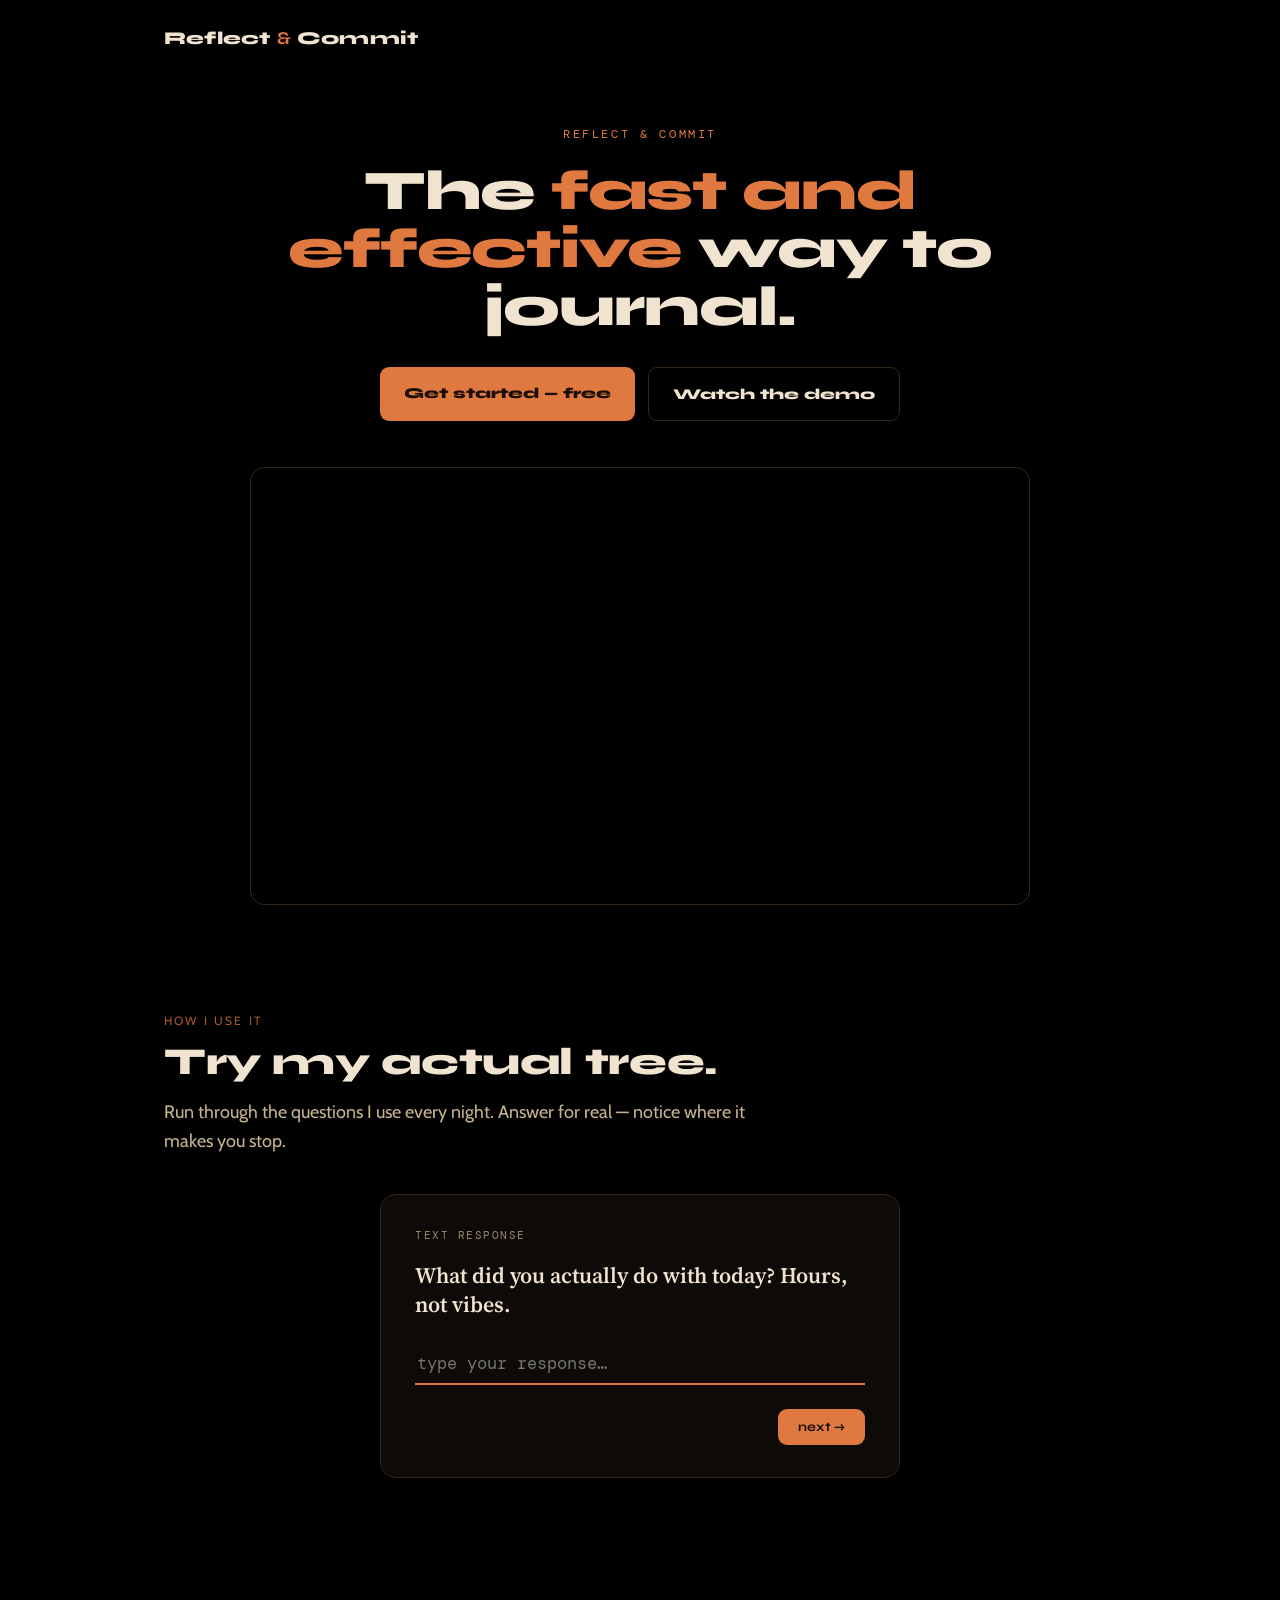
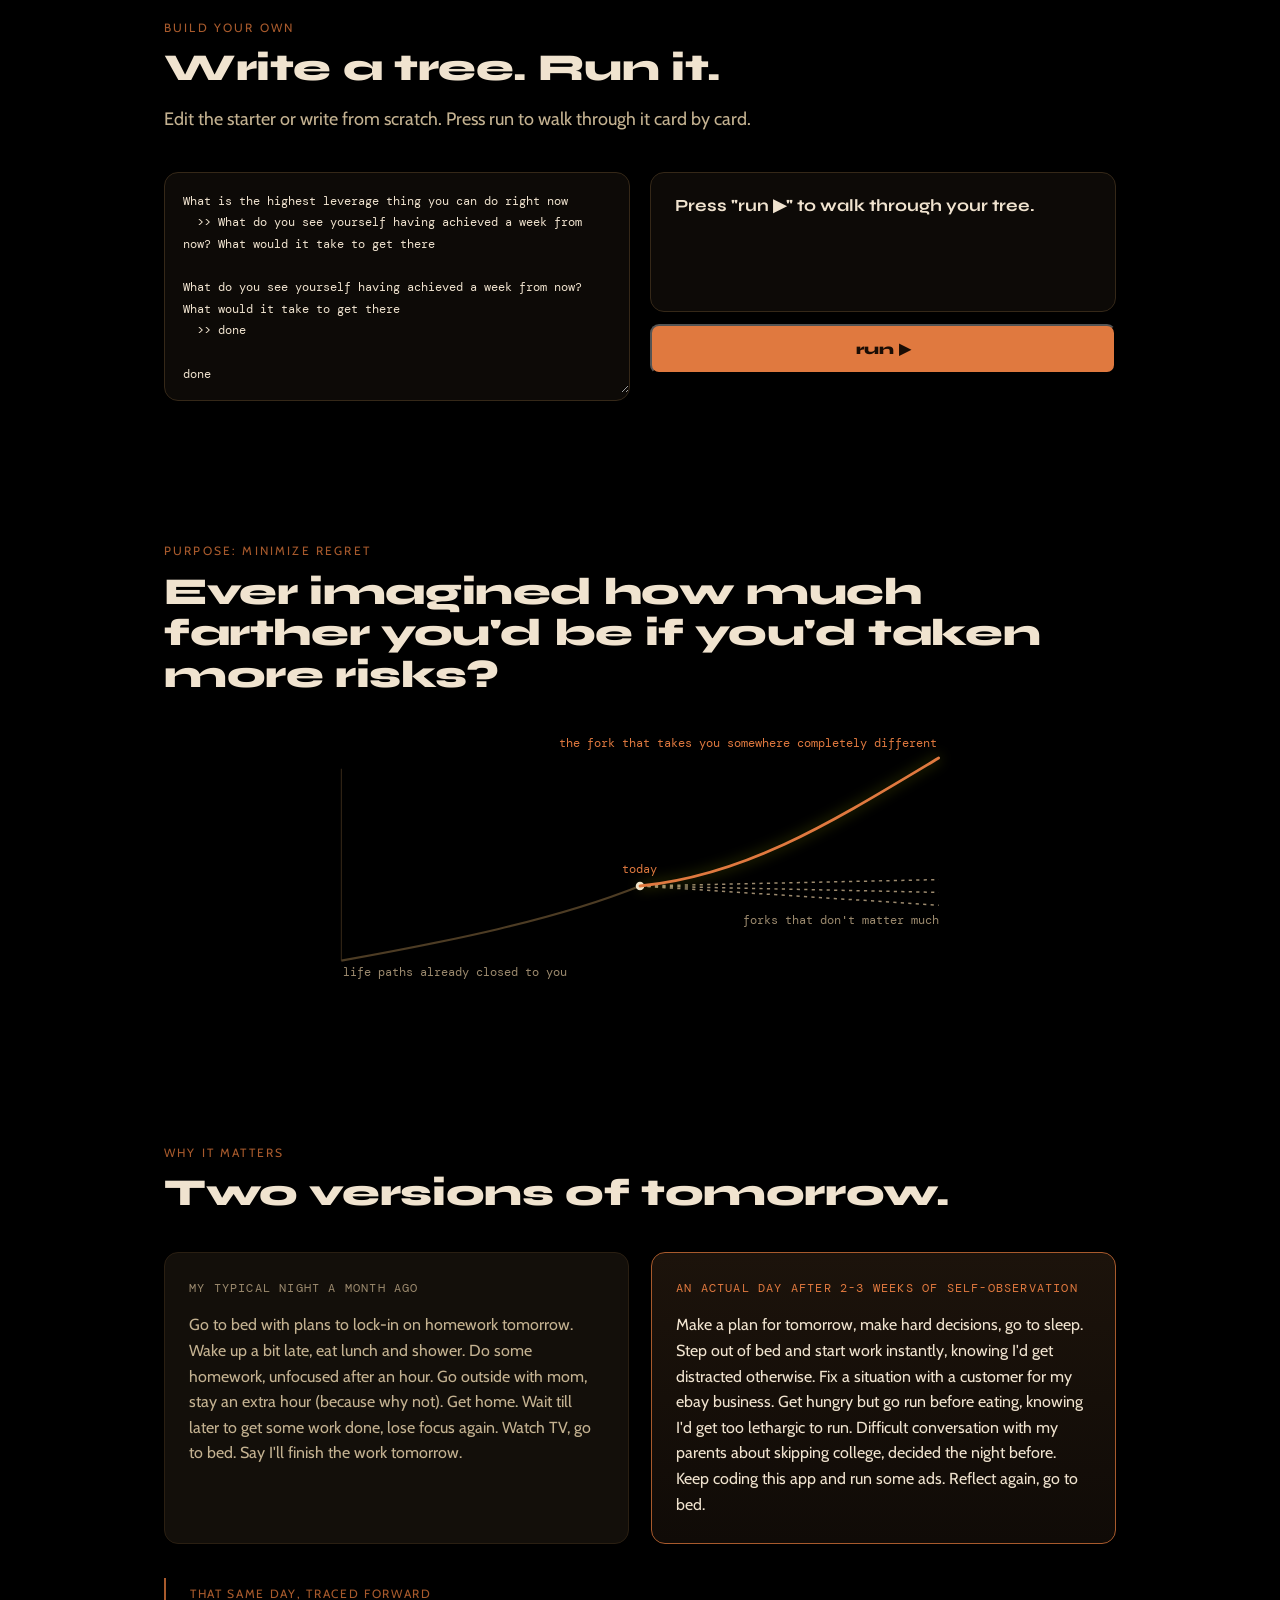
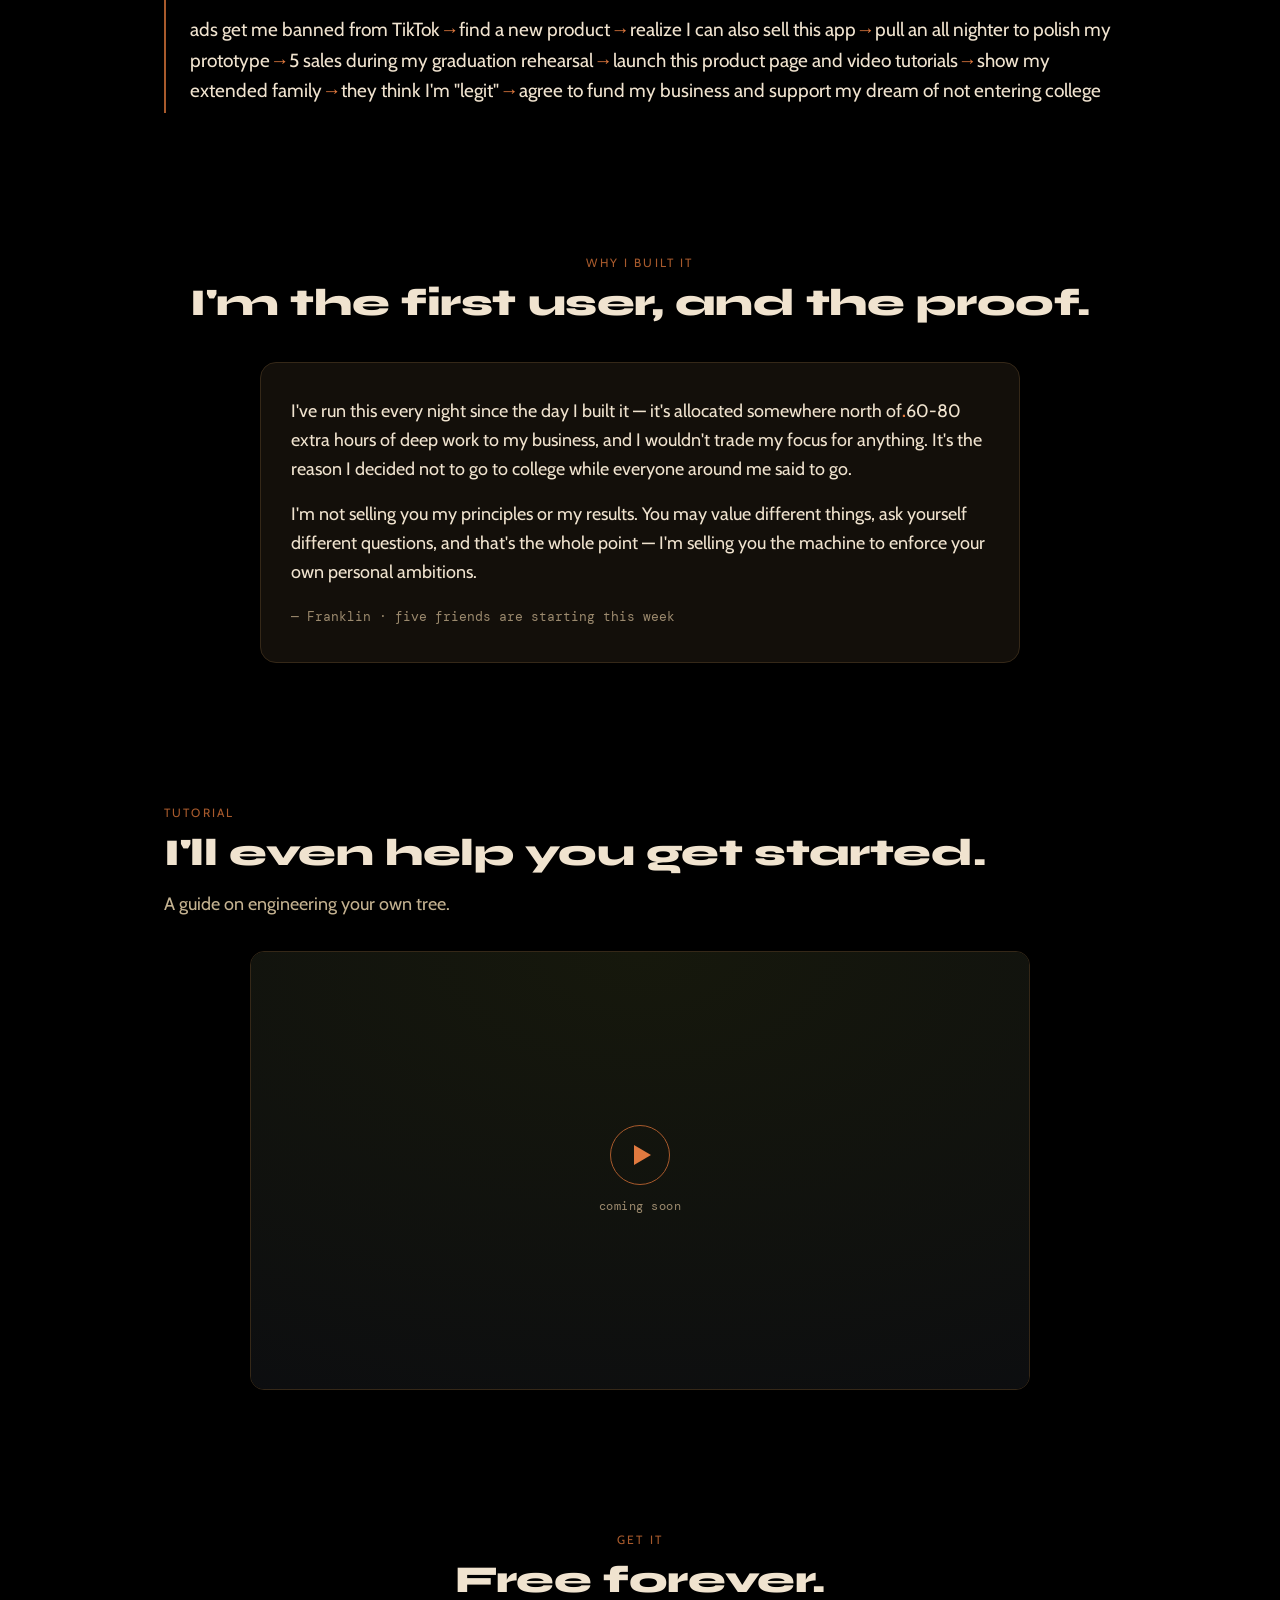
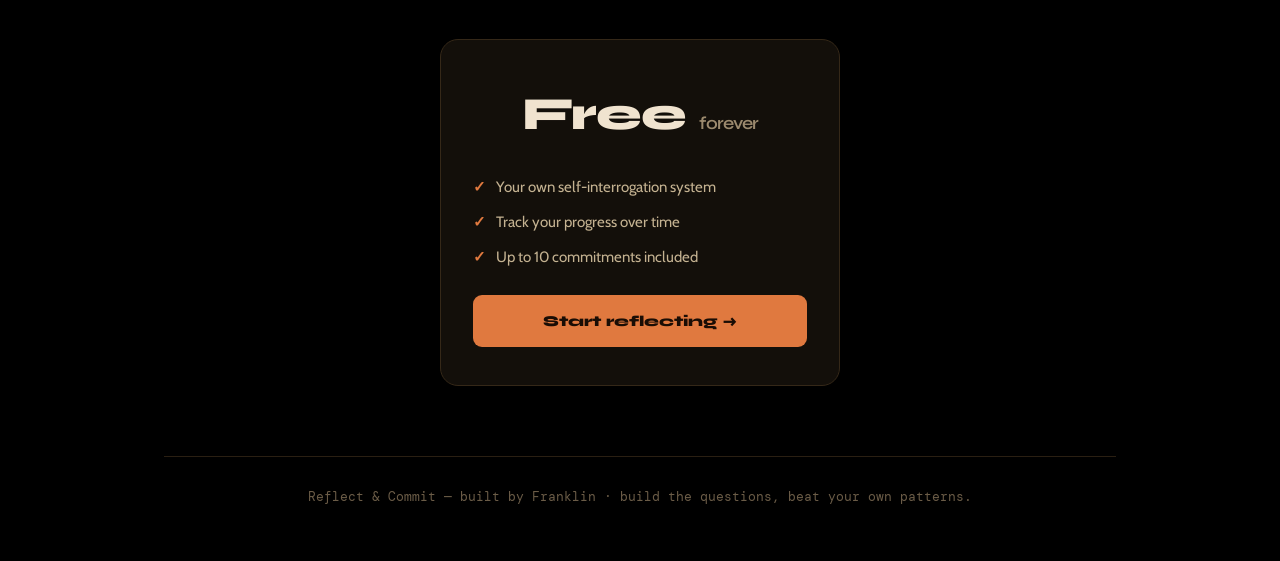
==== commit 0600862c: "hi" ====
--- a/index.html
+++ b/index.html
@@ -231,7 +231,7 @@
                 padding: 70px 0;
             }
             .sec-tag {
-                font-family: var(--fm);
+                font-family: var(--fs);
                 font-size: 12px;
                 letter-spacing: 0.18em;
                 text-transform: uppercase;
@@ -369,7 +369,7 @@
                 padding: 6px 0 6px 24px;
             }
             .cascade .lead-in {
-                font-family: var(--fm);
+                font-family: var();
                 font-size: 12px;
                 letter-spacing: 0.14em;
                 text-transform: uppercase;
@@ -747,30 +747,21 @@
         <div class="wrap">
             <header>
                 <div class="brand">Reflect <b>&amp;</b> Commit</div>
-                <a class="nav-cta" href="/app/">Open the app →</a>
             </header>
 
             <!-- HERO -->
             <section class="hero" style="padding-top: 48px">
                 <div class="kicker">Reflect &amp; Commit</div>
-                <h1>
-                    Build a machine that asks you the questions
-                    <em>you'd never ask yourself.</em>
-                </h1>
-                <p class="sub">
-                    Most reflection apps hand you a blank page and a cursor. This one is different: you write down what you value, as a series of questions, and every night it interrogates your future self with them.
-
-
-                </p>
+                <h1>The <em>fast and effective</em> way to journal.</h1>
+
                 <div class="cta-row">
                     <a
                         class="btn btn-primary"
-                        href="https://buy.stripe.com/28E14g3ntcCt15dcRt1RC01"
-                        >Start reflecting</a
+                        href="/app/"
+                        >Get started — free</a
                     >
                     <a class="btn btn-ghost" href="#demo">Watch the demo</a>
                 </div>
-                <div class="micro">$29 · lifetime</div>
 
                 <div class="video-wrap" id="demo">
                     <script src="https://player.vimeo.com/api/player.js"></script>
@@ -798,7 +789,6 @@
                     })();
                 </script>
             </section>
-
 
             <!-- TRY MY TREE -->
             <section id="try-tree">
@@ -839,7 +829,8 @@
                             <div class="dr-meta">COMMITMENT</div>
                             <div class="dr-end-h">commit to one move</div>
                             <div class="dr-end-sub">
-                                One thing you'll make real. The day after, a clean yes or no.
+                                One thing you'll make real. The day after, a
+                                clean yes or no.
                             </div>
                             <div class="dr-input-wrap">
                                 <input
@@ -849,7 +840,9 @@
                                     placeholder="I will…"
                                     autocomplete="off"
                                     oninput="drCommitInput()"
-                                    onkeydown="if(event.key==='Enter')demoCommit()"
+                                    onkeydown="
+                                        if (event.key === 'Enter') demoCommit();
+                                    "
                                 />
                                 <div class="dr-input-line"></div>
                             </div>
@@ -859,22 +852,39 @@
                                     id="drCommitBtn"
                                     onclick="demoCommit()"
                                     disabled
-                                    style="opacity:0.45;cursor:not-allowed;width:100%"
-                                >commit →</button>
+                                    style="
+                                        opacity: 0.45;
+                                        cursor: not-allowed;
+                                        width: 100%;
+                                    "
+                                >
+                                    commit →
+                                </button>
                             </div>
                         </div>
                         <!-- step 2: committed — now get the real thing -->
-                        <div id="drEndConfirm" style="display:none">
-                            <div class="dr-meta" style="color:#7fae6f">COMMITTED ✓</div>
-                            <div class="dr-end-h" id="drCommittedText" style="color:var(--text)"></div>
-                            <div class="dr-end-sub" style="margin-top:10px">
-                                Now track it for real — the app checks in with you the day after.
+                        <div id="drEndConfirm" style="display: none">
+                            <div class="dr-meta" style="color: #7fae6f">
+                                COMMITTED ✓
+                            </div>
+                            <div
+                                class="dr-end-h"
+                                id="drCommittedText"
+                                style="color: var(--text)"
+                            ></div>
+                            <div class="dr-end-sub" style="margin-top: 10px">
+                                Now track it for real — the app checks in with
+                                you the day after.
                             </div>
                             <div style="margin-top: 24px">
                                 <a
                                     class="btn btn-primary"
-                                    href="https://buy.stripe.com/28E14g3ntcCt15dcRt1RC01"
-                                    style="width:100%;display:block;text-align:center"
+                                    href="/app/"
+                                    style="
+                                        width: 100%;
+                                        display: block;
+                                        text-align: center;
+                                    "
                                     >get the full app →</a
                                 >
                             </div>
@@ -945,7 +955,7 @@
                                 </div>
                                 <a
                                     class="btn btn-primary"
-                                    href="https://buy.stripe.com/28E14g3ntcCt15dcRt1RC01"
+                                    href="/app/"
                                     >get the full app →</a
                                 >
                             </div>
@@ -1035,10 +1045,11 @@
                         <p>
                             Go to bed with plans to lock-in on homework
                             tomorrow. Wake up a bit late, eat lunch and shower.
-                            Do some homework, unfocused after an hour. Go outside
-                            with mom, stay an extra hour (because why not).
-                            Get home. Wait till later to get some work done, lose focus again.
-                            Watch TV, go to bed. Say I'll finish the work tomorrow.
+                            Do some homework, unfocused after an hour. Go
+                            outside with mom, stay an extra hour (because why
+                            not). Get home. Wait till later to get some work
+                            done, lose focus again. Watch TV, go to bed. Say
+                            I'll finish the work tomorrow.
                         </p>
                     </div>
                     <div class="col with">
@@ -1046,15 +1057,15 @@
                             An actual day after 2-3 weeks of self-observation
                         </div>
                         <p>
-                            Make a plan for tomorrow, make hard decisions, go to sleep.
-                            Step out of bed and start work instantly, knowing
-                            I'd get distracted otherwise. Fix a situation with
-                            a customer for my ebay business. Get
-                            hungry but go run before eating (knowing I'd get too
-                            lethargic to run). Difficult conversation with my parents
-                            about skipping college (decided the night
-                            before). Keep coding this app and
-                            run some ads. Reflect again, go to bed.
+                            Make a plan for tomorrow, make hard decisions, go to
+                            sleep. Step out of bed and start work instantly,
+                            knowing I'd get distracted otherwise. Fix a
+                            situation with a customer for my ebay business. Get
+                            hungry but go run before eating, knowing I'd get too
+                            lethargic to run. Difficult conversation with my
+                            parents about skipping college, decided the night
+                            before. Keep coding this app and run some ads.
+                            Reflect again, go to bed.
                         </p>
                     </div>
                 </div>
@@ -1062,45 +1073,21 @@
                 <div class="cascade">
                     <div class="lead-in">That same day, traced forward</div>
                     <p>
-                        Those ads ban me from TikTok
-                        <span class="arw">→</span> struggle to find a new
-                        product <span class="arw">→</span> reflecting, realize I
-                        can also sell this app <span class="arw">→</span> pull
-                        an all nighter to polish my prototype
-                        <span class="arw">→</span> sales during my graduation
-                        rehearsal <span class="arw">→</span>
+                        ads get me banned from TikTok
+                        <span class="arw">→</span> find a new product
+                        <span class="arw">→</span> realize I can also sell this
+                        app <span class="arw">→</span> pull an all nighter to
+                        polish my prototype <span class="arw">→</span> 5 sales
+                        during my graduation rehearsal
+                        <span class="arw">→</span>
                         launch this product page and video tutorials
                         <span class="arw">→</span> show my extended family
                         <span class="arw">→</span> they think I'm "legit"
-                        <span class="arw">→</span> they agree to support me and
-                        fund my dream of making it without college
+                        <span class="arw">→</span> agree to fund my business and
+                        support my dream of not entering college
                     </p>
                 </div>
             </section>
-
-            <!-- TUTORIAL VIDEO -->
-            <section id="tutorial">
-                <div class="sec-tag">Tutorial</div>
-                <h2 class="sec-h">
-                    How to design your tree
-                </h2>
-                <p class="sec-lead">
-                    A short guide on designing prompts that pull the truth out
-                    of you — not just surface-level reflection.
-                </p>
-                <div class="video-wrap" style="margin-top: 32px">
-                    <div class="video-frame">
-                        <!-- replace this placeholder with your Vimeo iframe when ready:
-                        <iframe src="https://player.vimeo.com/video/YOUR_ID?title=0&byline=0&portrait=0&color=e0793f" allow="autoplay; fullscreen; picture-in-picture" allowfullscreen></iframe>
-                        -->
-                        <div class="video-ph">
-                            <div class="play-dot"></div>
-                            <span>coming soon</span>
-                        </div>
-                    </div>
-                </div>
-            </section>
-
 
             <!-- PROOF -->
             <section>
@@ -1130,33 +1117,38 @@
                 </div>
             </section>
 
+            <!-- TUTORIAL VIDEO -->
+            <section id="tutorial">
+                <div class="sec-tag">Tutorial</div>
+                <h2 class="sec-h">I'll even help you get started.</h2>
+                <p class="sec-lead">A guide on engineering your own tree.</p>
+                <div class="video-wrap" style="margin-top: 32px">
+                    <div class="video-frame">
+                        <!-- replace this placeholder with your Vimeo iframe when ready:
+                        <iframe src="https://player.vimeo.com/video/YOUR_ID?title=0&byline=0&portrait=0&color=e0793f" allow="autoplay; fullscreen; picture-in-picture" allowfullscreen></iframe>
+                        -->
+                        <div class="video-ph">
+                            <div class="play-dot"></div>
+                            <span>coming soon</span>
+                        </div>
+                    </div>
+                </div>
+            </section>
 
             <!-- PRICING -->
             <section class="pricing">
                 <div class="sec-tag">Get it</div>
-                <h2 class="sec-h">One price. Yours for good.</h2>
+                <h2 class="sec-h">Free forever.</h2>
                 <div class="price-card">
-                    <div class="price-amt">$29 <small>lifetime</small></div>
-                    <div class="price-note">
-                        one-time payment · no subscription
-                    </div>
+                    <div class="price-amt">Free <small>forever</small></div>
                     <div class="price-list">
                         <span>Your own self-interrogation system</span>
-                        <span
-                            ></span
-                        >
-                        <span>Daily reminder to reflect</span>
-                        <span
-                            >Never stare at a blank page/span
-                        >
-                        <span
-                            >Appreciate a list of your kept commitments
-                                </span
-                        >
+                        <span>Track your progress over time</span>
+                        <span>Up to 10 commitments included</span>
                     </div>
                     <a
                         class="btn btn-primary"
-                        href="https://buy.stripe.com/28E14g3ntcCt15dcRt1RC01"
+                        href="/app/"
                         >Start reflecting →</a
                     >
                 </div>
@@ -1228,7 +1220,11 @@
                 var dc = document.getElementById("drCommit");
                 if (dc) dc.value = "";
                 var btn = document.getElementById("drCommitBtn");
-                if (btn) { btn.disabled = true; btn.style.opacity = "0.45"; btn.style.cursor = "not-allowed"; }
+                if (btn) {
+                    btn.disabled = true;
+                    btn.style.opacity = "0.45";
+                    btn.style.cursor = "not-allowed";
+                }
                 demoRender();
             }
             function demoRender() {
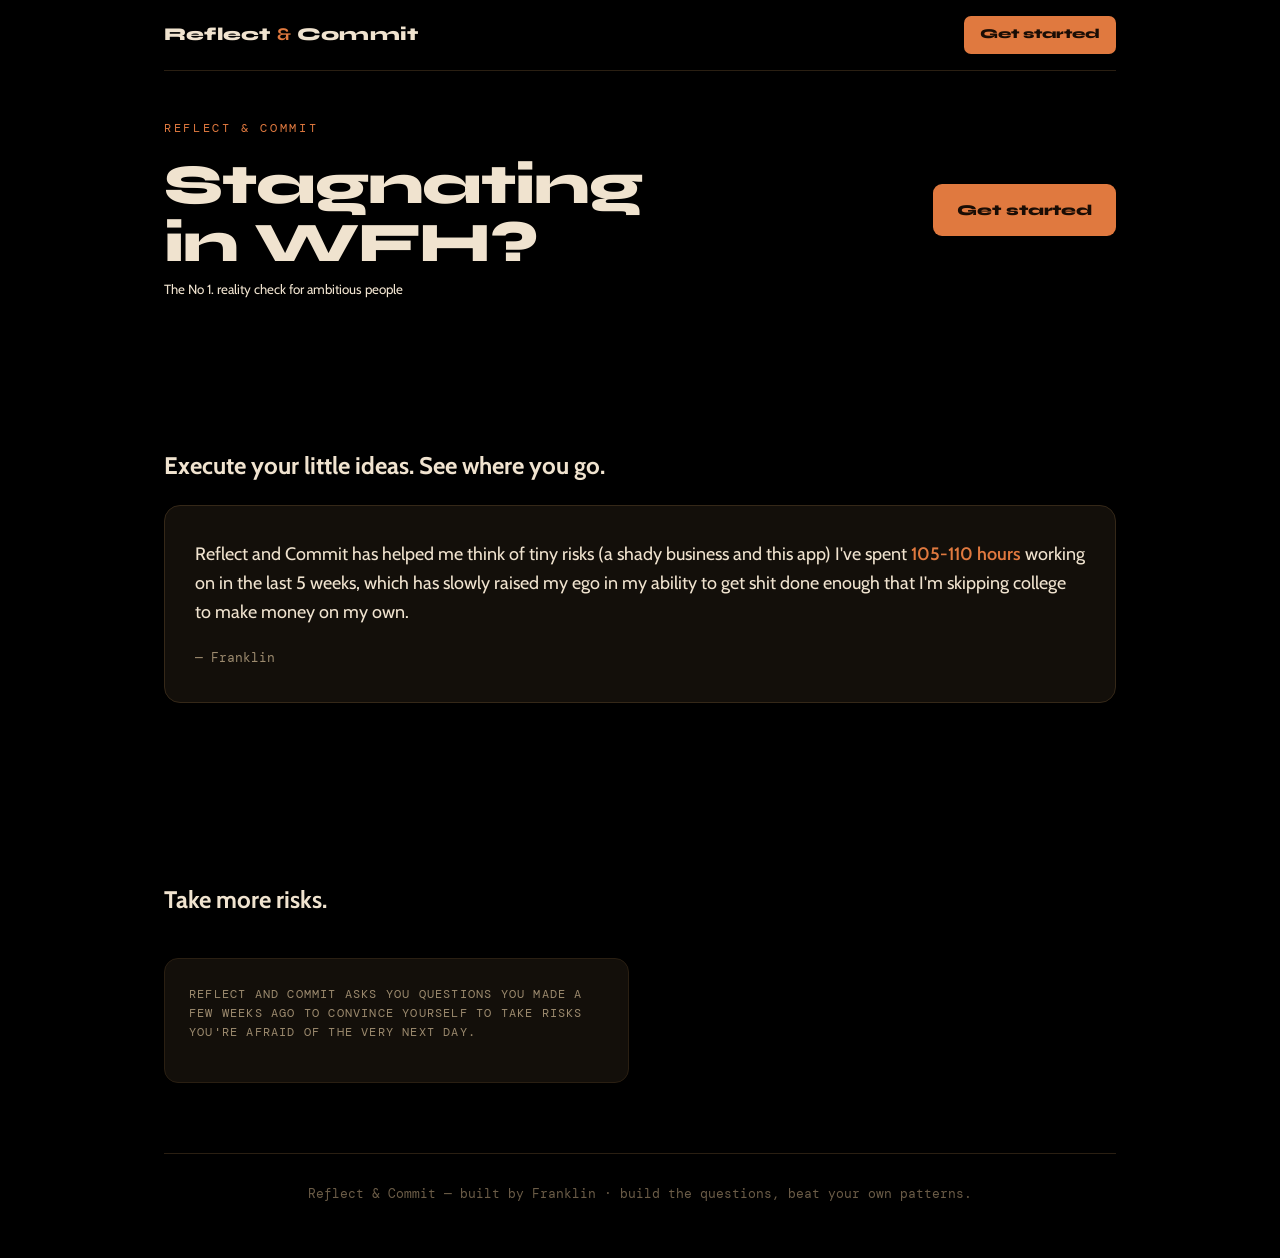
==== commit 1e018c54: "landing page copy done" ====
--- a/index.html
+++ b/index.html
@@ -68,12 +68,17 @@
                 font-family: var(--fm);
             }
 
-            /* header */
+            /* header */ /* header (Updated: Permanent Sticky Behavior) */
             header {
+                position: sticky;
+                top: 0;
+                background: var(--bg);
+                z-index: 1000;
                 display: flex;
                 align-items: center;
                 justify-content: space-between;
-                padding: 24px 0;
+                padding: 16px 0;
+                border-bottom: 1px solid var(--border);
             }
             .brand {
                 font-family: var(--fh);
@@ -96,6 +101,24 @@
             .nav-cta:hover {
                 border-color: var(--acc-dim);
                 color: var(--acc);
+            }
+
+            /* NEW: Split layout for Hero top section */
+            .hero-split {
+                display: grid;
+                grid-template-columns: 1.2fr 0.8fr;
+                gap: 32px;
+                text-align: left;
+                align-items: center;
+                margin-bottom: 40px;
+            }
+            .hero-left h1 {
+                text-align: left !important;
+                margin-left: 0 !important;
+            }
+            .hero-right {
+                display: flex;
+                justify-content: flex-end;
             }
 
             /* hero */
@@ -469,6 +492,32 @@
                 color: var(--acc);
             }
 
+            /* NEW: Split layout for Proof section */
+            .proof-split {
+                display: grid;
+                grid-template-columns: 1fr 1.2fr;
+                gap: 40px;
+                align-items: center;
+                margin-top: 38px;
+            }
+            .proof-left {
+                display: flex;
+                justify-content: center;
+                width: 100%;
+            }
+            .proof-right {
+                text-align: left;
+            }
+            .reel-wrap {
+                width: 100%;
+                max-width: 340px;
+                aspect-ratio: 9 / 16;
+                background: #0d0a07;
+                border: 1px solid var(--border2);
+                border-radius: 14px;
+                overflow: hidden;
+            }
+
             /* proof */
             .proof {
                 border: 1px solid var(--border2);
@@ -476,7 +525,7 @@
                 padding: 34px 30px;
                 background: var(--surf);
                 max-width: 760px;
-                margin: 38px auto 0;
+                margin: 0; /* Changed from margin: 38px auto 0 to handle split layout spacing */
             }
             .proof p {
                 font-size: 18px;
@@ -726,6 +775,19 @@
             }
 
             @media (max-width: 720px) {
+                .hero-split {
+                    grid-template-columns: 1fr;
+                    text-align: center;
+                }
+                .hero-left h1 {
+                    text-align: center !important;
+                }
+                .hero-right {
+                    justify-content: center;
+                }
+                .proof-split {
+                    grid-template-columns: 1fr;
+                }
                 .mech {
                     grid-template-columns: 1fr;
                     gap: 26px;
@@ -747,410 +809,75 @@
         <div class="wrap">
             <header>
                 <div class="brand">Reflect <b>&amp;</b> Commit</div>
+                <a
+                    class="btn btn-primary"
+                    href="/app/"
+                    style="
+                        padding: 8px 16px;
+                        font-size: 13.5px;
+                        border-radius: 7px;
+                    "
+                    >Get started</a
+                >
             </header>
 
-            <!-- HERO -->
             <section class="hero" style="padding-top: 48px">
-                <div class="kicker">Reflect &amp; Commit</div>
-                <h1>The <em>fast and effective</em> way to journal.</h1>
-
-                <div class="cta-row">
-                    <a
-                        class="btn btn-primary"
-                        href="/app/"
-                        >Get started — free</a
-                    >
-                    <a class="btn btn-ghost" href="#demo">Watch the demo</a>
-                </div>
-
-                <div class="video-wrap" id="demo">
-                    <script src="https://player.vimeo.com/api/player.js"></script>
-
-                    <div class="video-frame">
-                        <iframe
-                            id="pitch-video"
-                            src="https://player.vimeo.com/video/1204235305?title=0&byline=0&portrait=0&color=e0793f"
-                            allow="autoplay; fullscreen; picture-in-picture"
-                            allowfullscreen
-                        ></iframe>
+                <div class="hero-split">
+                    <div class="hero-left">
+                        <div class="kicker">Reflect &amp; Commit</div>
+                        <h1>Stagnating in WFH?</h1>
+                        <sub>The No 1. reality check for ambitious people</sub>
                     </div>
-                </div>
-                <script src="https://player.vimeo.com/api/player.js"></script>
-                <script>
-                    (function () {
-                        var iframe = document.getElementById("pitch-video");
-                        if (!iframe || !window.Vimeo) return;
-                        var v = new Vimeo.Player(iframe);
-                        var SPEED = 1.2;
-                        v.setPlaybackRate(SPEED).catch(function () {});
-                        v.on("play", function () {
-                            v.setPlaybackRate(SPEED).catch(function () {});
-                        });
-                    })();
-                </script>
-            </section>
-
-            <!-- TRY MY TREE -->
-            <section id="try-tree">
-                <div class="sec-tag">How I use it</div>
-                <h2 class="sec-h">Try my actual tree.</h2>
-                <p class="sec-lead">
-                    Run through the questions I use every night. Answer for real
-                    — notice where it makes you stop.
-                </p>
-                <div class="demo-runner">
-                    <div class="dr-card" id="drCard">
-                        <div class="dr-meta" id="drMeta">TEXT RESPONSE</div>
-                        <div class="dr-prompt" id="drPrompt"></div>
-                        <div class="dr-input-wrap" id="drInputWrap">
-                            <input
-                                class="dr-input"
-                                id="drInput"
-                                type="text"
-                                placeholder="type your response…"
-                                autocomplete="off"
-                            />
-                            <div class="dr-input-line"></div>
-                        </div>
-                        <div class="dr-choices" id="drChoices"></div>
-                        <div class="dr-nav">
-                            <button
-                                class="dr-next"
-                                id="drNext"
-                                onclick="demoNext()"
+                    <div class="hero-right">
+                        <div
+                            style="
+                                font-family: var(--fm);
+                                font-size: 13px;
+                                color: var(--muted);
+                                letter-spacing: 0.05em;
+                            "
+                        ></div>
+
+                        <div class="cta-row" style="margin-top: 0">
+                            <a class="btn btn-primary" href="/app/"
+                                >Get started</a
                             >
-                                next →
-                            </button>
-                        </div>
-                    </div>
-                    <div class="dr-end" id="drEnd" style="display: none">
-                        <!-- step 1: write the commitment -->
-                        <div id="drEndInput">
-                            <div class="dr-meta">COMMITMENT</div>
-                            <div class="dr-end-h">commit to one move</div>
-                            <div class="dr-end-sub">
-                                One thing you'll make real. The day after, a
-                                clean yes or no.
-                            </div>
-                            <div class="dr-input-wrap">
-                                <input
-                                    class="dr-input"
-                                    id="drCommit"
-                                    type="text"
-                                    placeholder="I will…"
-                                    autocomplete="off"
-                                    oninput="drCommitInput()"
-                                    onkeydown="
-                                        if (event.key === 'Enter') demoCommit();
-                                    "
-                                />
-                                <div class="dr-input-line"></div>
-                            </div>
-                            <div style="margin-top: 20px">
-                                <button
-                                    class="btn btn-primary"
-                                    id="drCommitBtn"
-                                    onclick="demoCommit()"
-                                    disabled
-                                    style="
-                                        opacity: 0.45;
-                                        cursor: not-allowed;
-                                        width: 100%;
-                                    "
-                                >
-                                    commit →
-                                </button>
-                            </div>
-                        </div>
-                        <!-- step 2: committed — now get the real thing -->
-                        <div id="drEndConfirm" style="display: none">
-                            <div class="dr-meta" style="color: #7fae6f">
-                                COMMITTED ✓
-                            </div>
-                            <div
-                                class="dr-end-h"
-                                id="drCommittedText"
-                                style="color: var(--text)"
-                            ></div>
-                            <div class="dr-end-sub" style="margin-top: 10px">
-                                Now track it for real — the app checks in with
-                                you the day after.
-                            </div>
-                            <div style="margin-top: 24px">
-                                <a
-                                    class="btn btn-primary"
-                                    href="/app/"
-                                    style="
-                                        width: 100%;
-                                        display: block;
-                                        text-align: center;
-                                    "
-                                    >get the full app →</a
-                                >
-                            </div>
                         </div>
                     </div>
                 </div>
             </section>
 
-            <!-- BUILD YOUR OWN -->
-            <section id="editor-try">
-                <div class="sec-tag">Build your own</div>
-                <h2 class="sec-h">Write a tree. Run it.</h2>
-                <p class="sec-lead">
-                    Edit the starter or write from scratch. Press run to walk
-                    through it card by card.
-                </p>
-                <div class="editor-demo">
-                    <div class="editor-demo-pane">
-                        <textarea
-                            class="editor-demo-ta"
-                            id="editorDemoTa"
-                            spellcheck="false"
-                        >
-What is the highest leverage thing you can do right now
-  >> What do you see yourself having achieved a week from now? What would it take to get there
-
-What do you see yourself having achieved a week from now? What would it take to get there
-  >> done
-
-done
-</textarea
-                        >
-                    </div>
-                    <div class="editor-demo-run">
-                        <div class="edr-card">
-                            <div class="edr-prompt" id="edrPrompt">
-                                Press "run ▶" to walk through your tree.
-                            </div>
-                            <div
-                                class="dr-input-wrap"
-                                id="edrInputWrap"
-                                style="display: none"
-                            >
-                                <input
-                                    class="dr-input"
-                                    id="edrInput"
-                                    type="text"
-                                    placeholder="type…"
-                                    autocomplete="off"
-                                    onkeydown="edrKey(event)"
-                                />
-                                <div class="dr-input-line"></div>
-                            </div>
-                            <div class="edr-choices" id="edrChoices"></div>
-                            <div
-                                id="edrEnd"
-                                style="display: none; margin-top: 16px"
-                            >
-                                <div
-                                    style="
-                                        font-family: var(--fm);
-                                        font-size: 12px;
-                                        color: var(--acc);
-                                        margin-bottom: 14px;
-                                    "
-                                >
-                                    ↳ ready to commit to one move
-                                </div>
-                                <a
-                                    class="btn btn-primary"
-                                    href="/app/"
-                                    >get the full app →</a
-                                >
-                            </div>
-                        </div>
-                        <button
-                            class="btn btn-primary"
-                            onclick="runEditorDemo()"
-                            style="
-                                margin-top: 12px;
-                                width: 100%;
-                                text-align: center;
-                            "
-                        >
-                            run ▶
-                        </button>
-                    </div>
+            <section>
+                <div class="sec-tag"></div>
+                <h2>Execute your little ideas. See where you go.</h2>
+                <div class="proof" style="margin-top: 20px; max-width: 100%">
+                    <p>
+                        Reflect and Commit has helped me think of tiny risks (a
+                        shady business and this app) I've spent
+                        <b>105-110 hours</b> working on in the last 5 weeks,
+                        which has slowly raised my ego in my ability to get shit
+                        done enough that I'm skipping college to make money on
+                        my own.
+                    </p>
+                    <div class="who">— Franklin</div>
+                </div>
+                <div class="proof-split">
+                    <div class="proof-right"></div>
                 </div>
             </section>
 
-            <!-- FORKS -->
             <section>
-                <div class="sec-tag">Purpose: minimize regret</div>
-                <h2 class="sec-h">
-                    Ever imagined how much farther you'd be if you'd taken more
-                    risks?
-                </h2>
-
-                <div class="forkwrap">
-                    <svg
-                        class="forksvg"
-                        viewBox="0 0 600 260"
-                        aria-hidden="true"
-                    >
-                        <line
-                            x1="20"
-                            y1="40"
-                            x2="20"
-                            y2="220"
-                            class="fk-axis"
-                        />
-                        <path
-                            d="M20,220 C120,202 220,182 300,150"
-                            class="fk-past"
-                        />
-                        <text x="22" y="234" class="fk-lbl">
-                            life paths already closed to you
-                        </text>
-                        <circle cx="300" cy="150" r="4" class="fk-today" />
-                        <text
-                            x="300"
-                            y="138"
-                            text-anchor="middle"
-                            class="fk-lbl fk-acc"
-                        >
-                            today
-                        </text>
-                        <path d="M300,150 L580,168" class="fk-minor" />
-                        <path d="M300,150 L580,156" class="fk-minor" />
-                        <path d="M300,150 L580,144" class="fk-minor" />
-                        <text x="580" y="186" text-anchor="end" class="fk-lbl">
-                            forks that don't matter much
-                        </text>
-                        <path
-                            d="M300,150 C400,140 480,90 580,30"
-                            class="fk-major"
-                        />
-                        <text
-                            x="578"
-                            y="20"
-                            text-anchor="end"
-                            class="fk-lbl fk-acc"
-                        >
-                            the fork that takes you somewhere completely
-                            different
-                        </text>
-                    </svg>
-                </div>
-            </section>
-
-            <!-- CONTRAST -->
-            <section>
-                <div class="sec-tag">Why it matters</div>
-                <h2 class="sec-h">Two versions of tomorrow.</h2>
+                <div class="sec-tag"></div>
+                <h2>Take more risks.</h2>
                 <div class="twocol">
                     <div class="col without">
-                        <div class="col-tag">My typical night a month ago</div>
-                        <p>
-                            Go to bed with plans to lock-in on homework
-                            tomorrow. Wake up a bit late, eat lunch and shower.
-                            Do some homework, unfocused after an hour. Go
-                            outside with mom, stay an extra hour (because why
-                            not). Get home. Wait till later to get some work
-                            done, lose focus again. Watch TV, go to bed. Say
-                            I'll finish the work tomorrow.
-                        </p>
+                        <div class="col-tag">
+                            Reflect and Commit asks you questions you made a few
+                            weeks ago to convince yourself to take risks you're
+                            afraid of the very next day.
+                        </div>
+                        <p></p>
                     </div>
-                    <div class="col with">
-                        <div class="col-tag">
-                            An actual day after 2-3 weeks of self-observation
-                        </div>
-                        <p>
-                            Make a plan for tomorrow, make hard decisions, go to
-                            sleep. Step out of bed and start work instantly,
-                            knowing I'd get distracted otherwise. Fix a
-                            situation with a customer for my ebay business. Get
-                            hungry but go run before eating, knowing I'd get too
-                            lethargic to run. Difficult conversation with my
-                            parents about skipping college, decided the night
-                            before. Keep coding this app and run some ads.
-                            Reflect again, go to bed.
-                        </p>
-                    </div>
-                </div>
-
-                <div class="cascade">
-                    <div class="lead-in">That same day, traced forward</div>
-                    <p>
-                        ads get me banned from TikTok
-                        <span class="arw">→</span> find a new product
-                        <span class="arw">→</span> realize I can also sell this
-                        app <span class="arw">→</span> pull an all nighter to
-                        polish my prototype <span class="arw">→</span> 5 sales
-                        during my graduation rehearsal
-                        <span class="arw">→</span>
-                        launch this product page and video tutorials
-                        <span class="arw">→</span> show my extended family
-                        <span class="arw">→</span> they think I'm "legit"
-                        <span class="arw">→</span> agree to fund my business and
-                        support my dream of not entering college
-                    </p>
-                </div>
-            </section>
-
-            <!-- PROOF -->
-            <section>
-                <div class="sec-tag" style="text-align: center">
-                    Why I built it
-                </div>
-                <h2 class="sec-h" style="text-align: center">
-                    I'm the first user, and the proof.
-                </h2>
-                <div class="proof">
-                    <p>
-                        I've run this every night since the day I built it —
-                        it's allocated somewhere north of<b>.</b>60-80 extra
-                        hours of deep work to my business, and I wouldn't trade
-                        my focus for anything. It's the reason I decided not to
-                        go to college while everyone around me said to go.
-                    </p>
-                    <p>
-                        I'm not selling you my principles or my results. You may
-                        value different things, ask yourself different
-                        questions, and that's the whole point — I'm selling you
-                        the machine to enforce your own personal ambitions.
-                    </p>
-                    <div class="who">
-                        — Franklin · five friends are starting this week
-                    </div>
-                </div>
-            </section>
-
-            <!-- TUTORIAL VIDEO -->
-            <section id="tutorial">
-                <div class="sec-tag">Tutorial</div>
-                <h2 class="sec-h">I'll even help you get started.</h2>
-                <p class="sec-lead">A guide on engineering your own tree.</p>
-                <div class="video-wrap" style="margin-top: 32px">
-                    <div class="video-frame">
-                        <!-- replace this placeholder with your Vimeo iframe when ready:
-                        <iframe src="https://player.vimeo.com/video/YOUR_ID?title=0&byline=0&portrait=0&color=e0793f" allow="autoplay; fullscreen; picture-in-picture" allowfullscreen></iframe>
-                        -->
-                        <div class="video-ph">
-                            <div class="play-dot"></div>
-                            <span>coming soon</span>
-                        </div>
-                    </div>
-                </div>
-            </section>
-
-            <!-- PRICING -->
-            <section class="pricing">
-                <div class="sec-tag">Get it</div>
-                <h2 class="sec-h">Free forever.</h2>
-                <div class="price-card">
-                    <div class="price-amt">Free <small>forever</small></div>
-                    <div class="price-list">
-                        <span>Your own self-interrogation system</span>
-                        <span>Track your progress over time</span>
-                        <span>Up to 10 commitments included</span>
-                    </div>
-                    <a
-                        class="btn btn-primary"
-                        href="/app/"
-                        >Start reflecting →</a
-                    >
                 </div>
             </section>
 
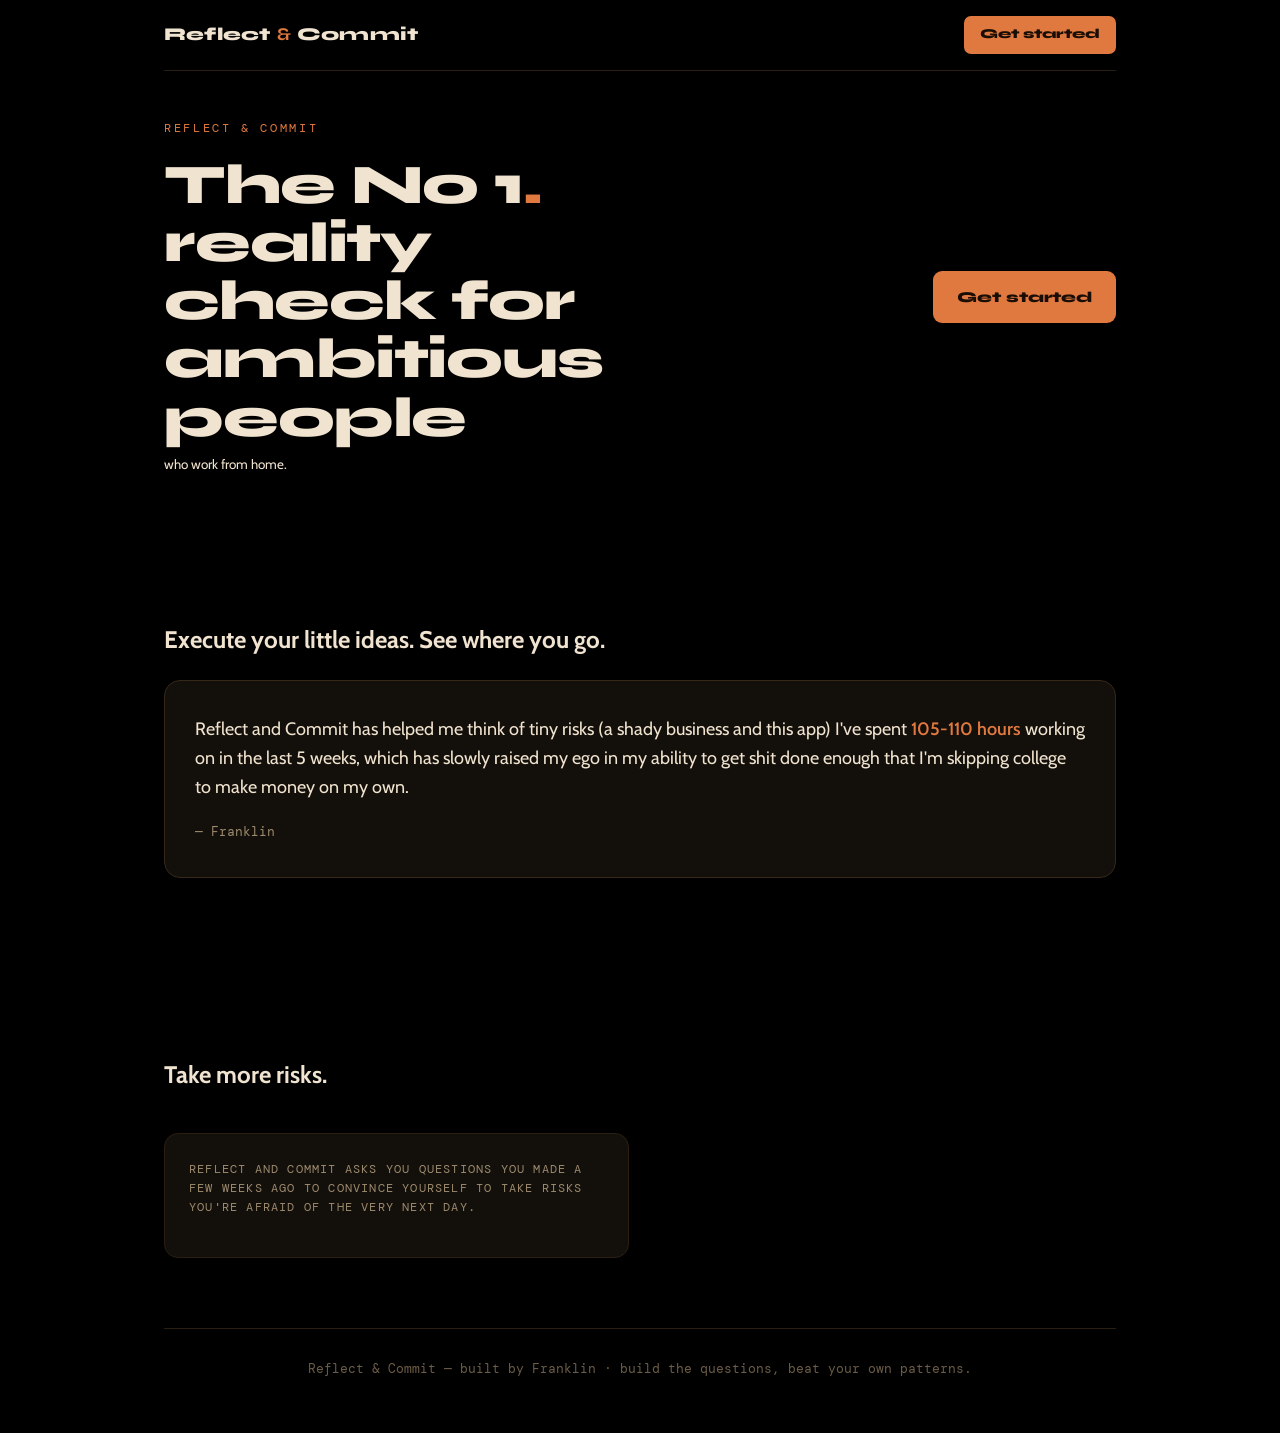
==== commit 8b4cbebd: "ui fixed" ====
--- a/index.html
+++ b/index.html
@@ -825,8 +825,11 @@
                 <div class="hero-split">
                     <div class="hero-left">
                         <div class="kicker">Reflect &amp; Commit</div>
-                        <h1>Stagnating in WFH?</h1>
-                        <sub>The No 1. reality check for ambitious people</sub>
+                        <h1>
+                            The No 1<em>.</em> reality check for ambitious
+                            people
+                        </h1>
+                        <sub>who work from home.</sub>
                     </div>
                     <div class="hero-right">
                         <div
